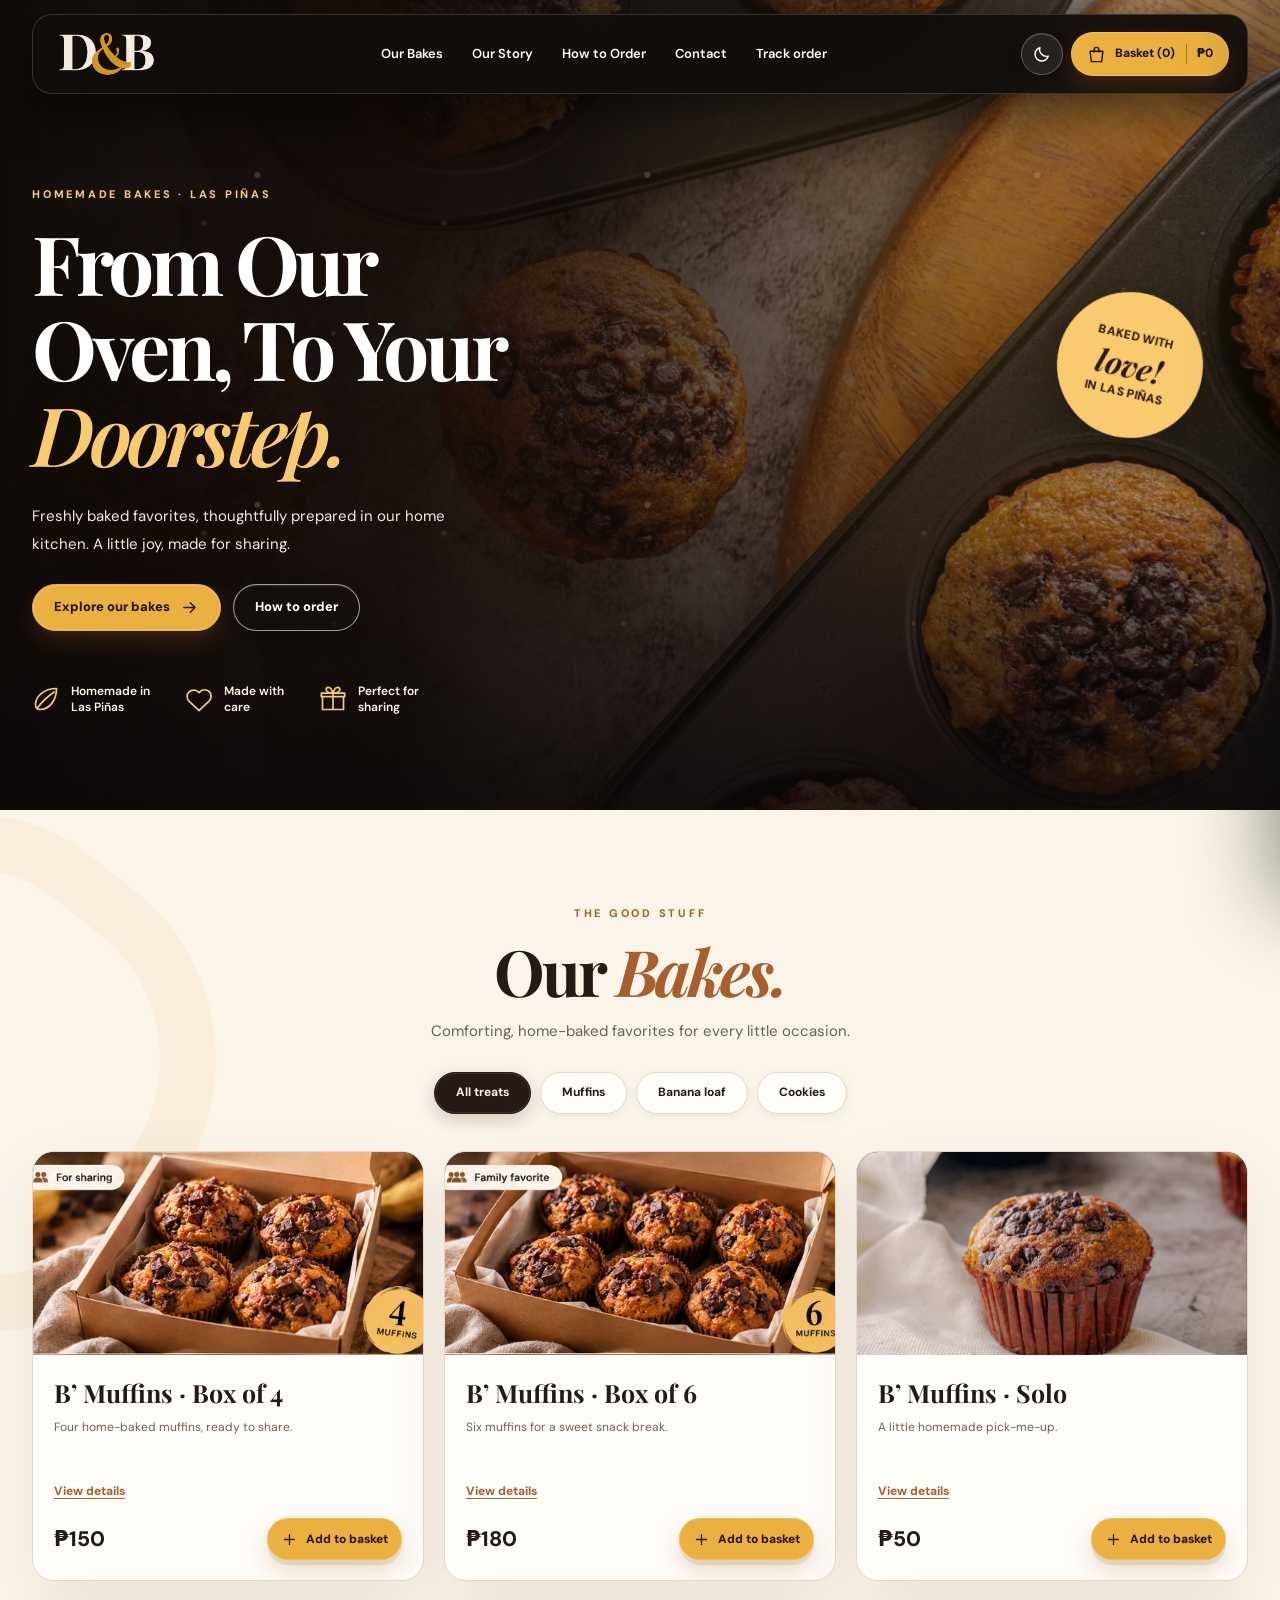
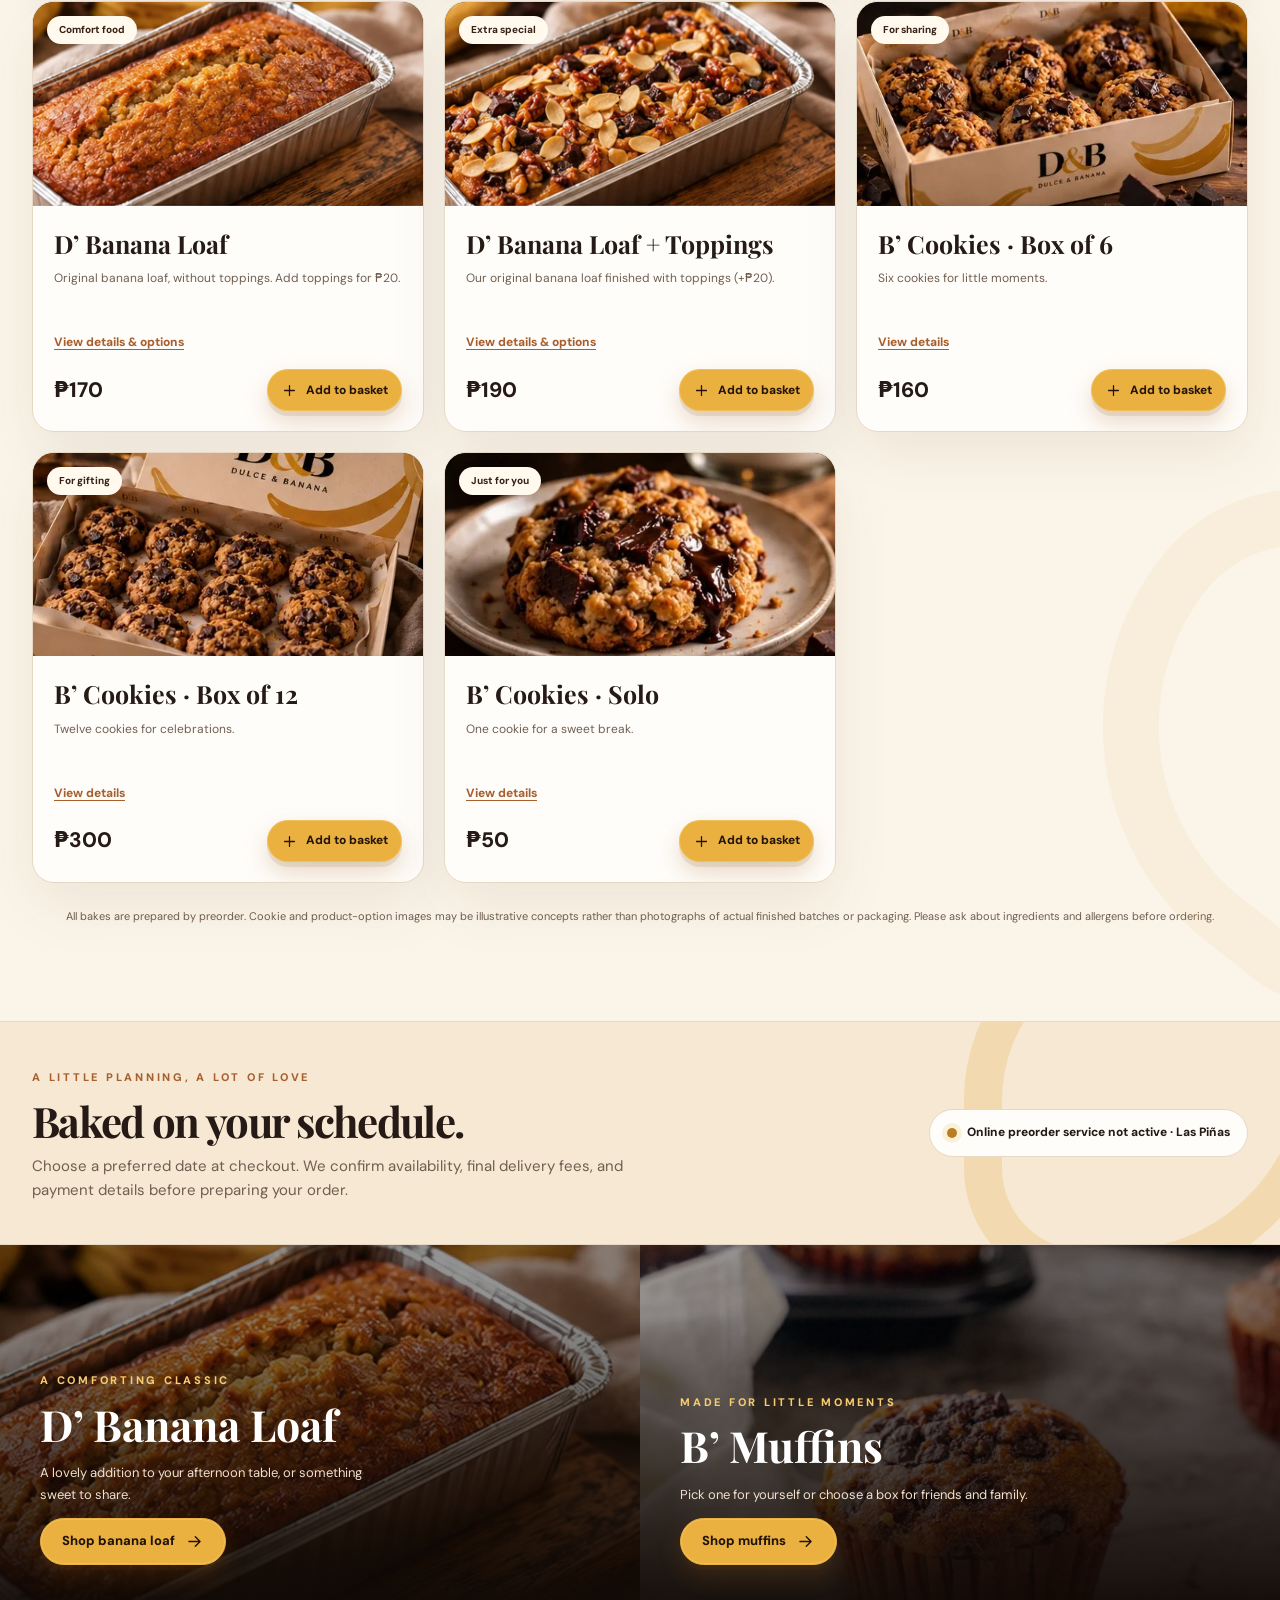
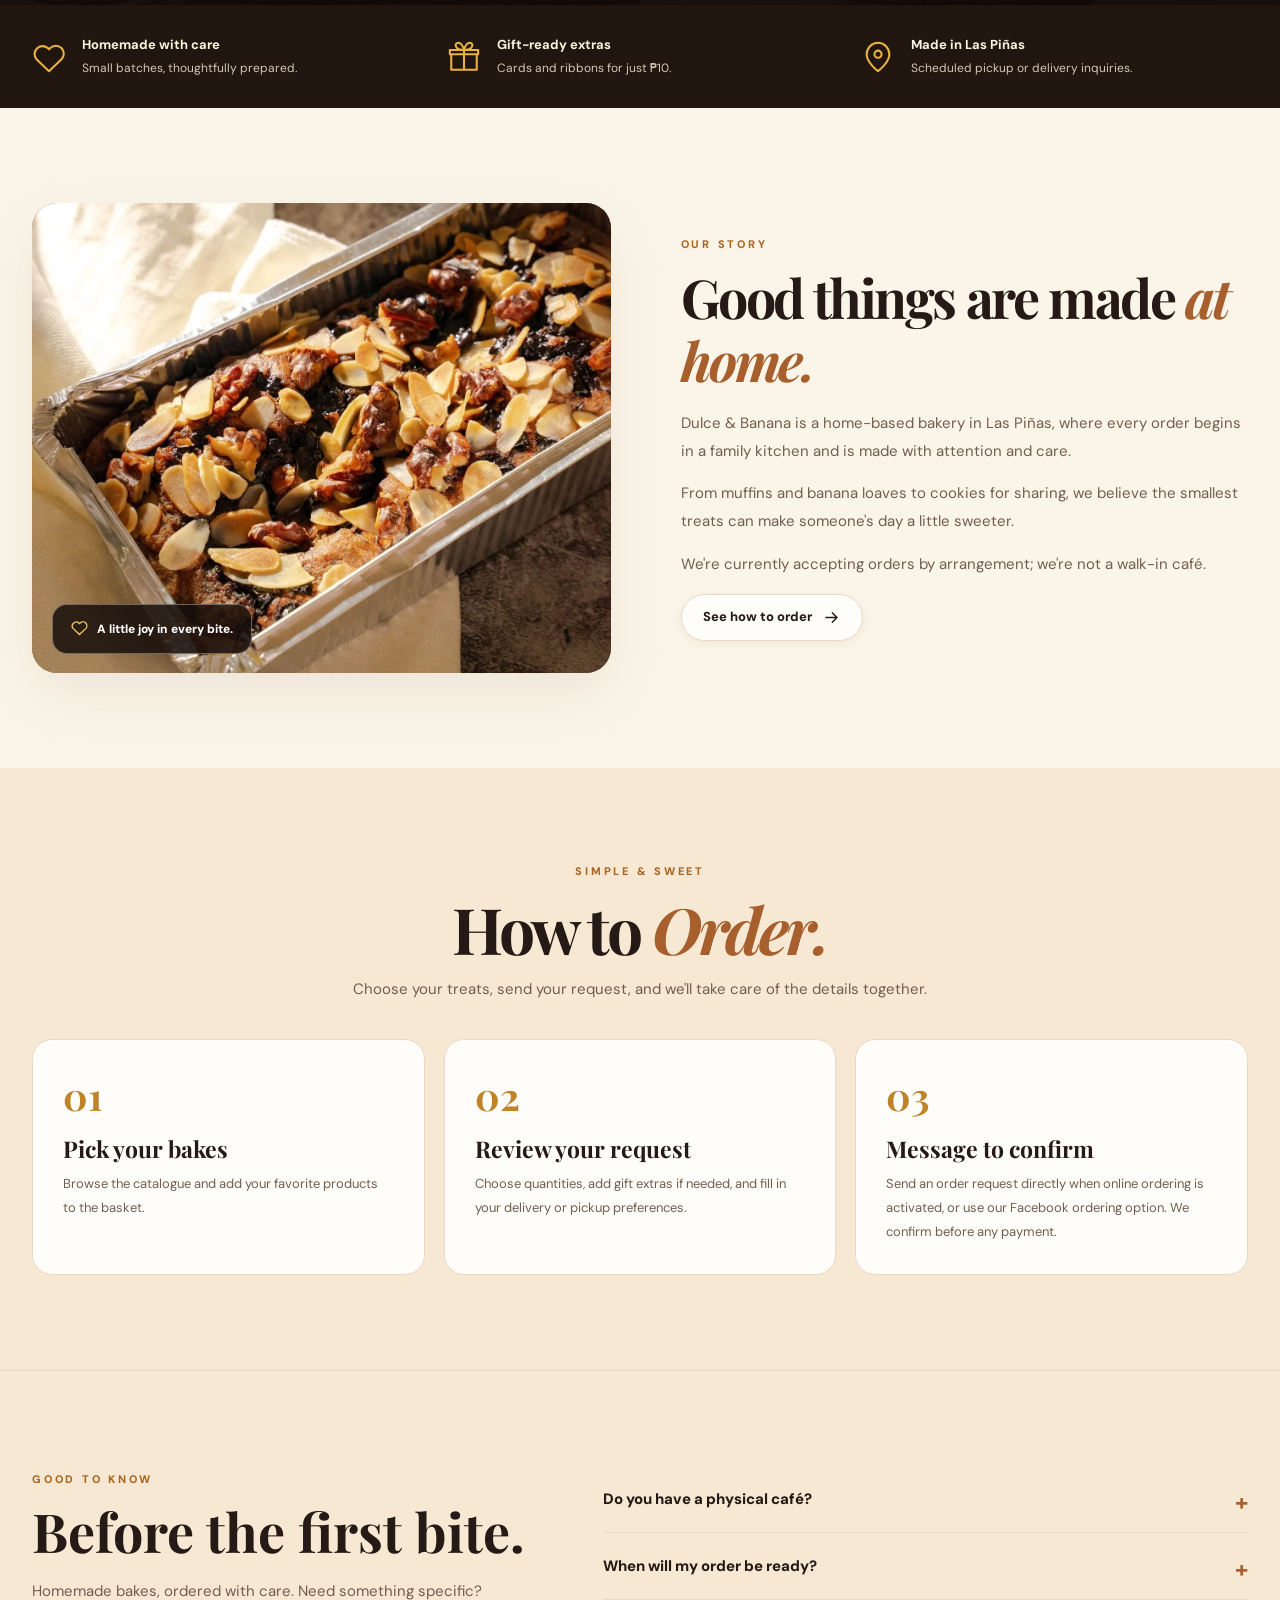
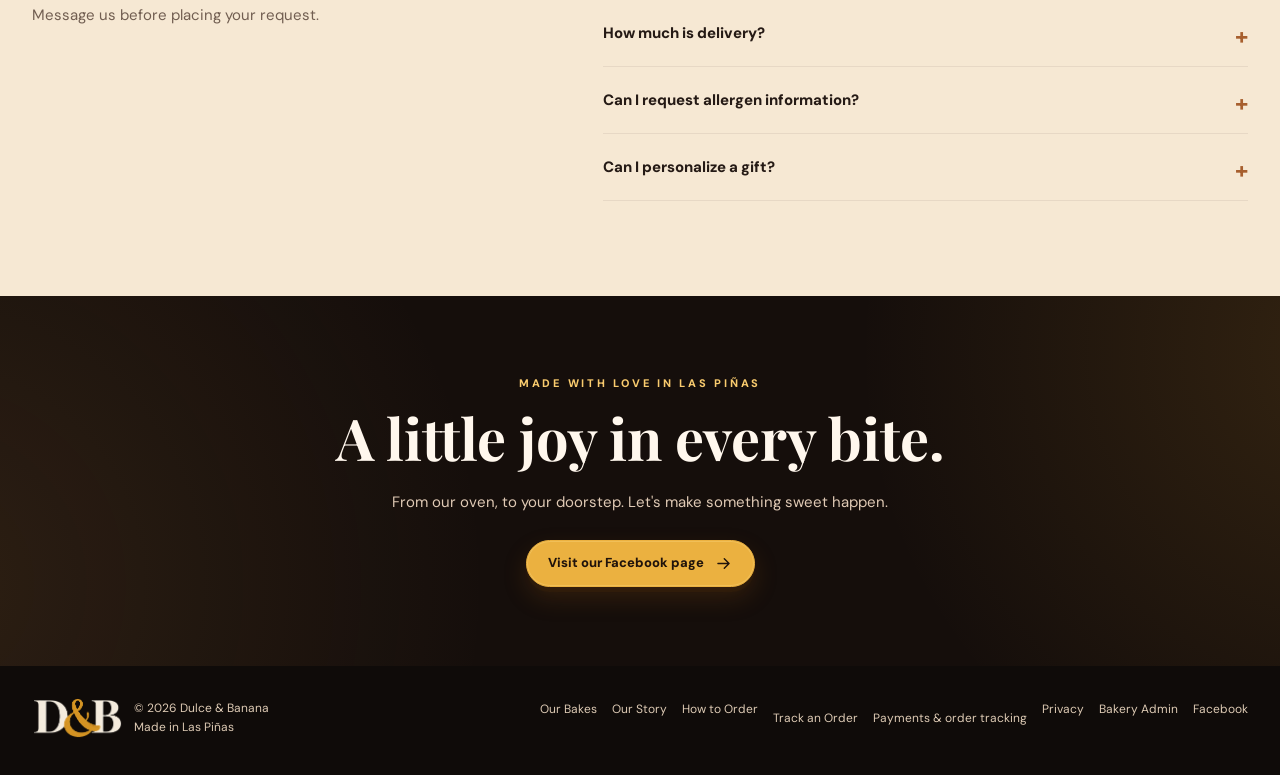
==== index.html @ cfcaa713 "Add files via upload" ====
<!DOCTYPE html>

<html lang="en">
<head>
<meta charset="utf-8"/>
<meta content="width=device-width, initial-scale=1, viewport-fit=cover" name="viewport"/>
<meta content="#15100c" name="theme-color"/>
<meta content="Dulce &amp; Banana brings homemade muffins, banana loaves and cookies from our oven in Las Piñas to your doorstep. Browse the menu and request your preorder." name="description"/>
<title>Dulce &amp; Banana | Homemade Bakes &amp; Preorders</title>
<meta content="Dulce &amp; Banana standalone storefront" name="application-name"/>
<link href="assets/favicon.png" rel="icon" type="image/png"/>
<link href="https://fonts.googleapis.com" rel="preconnect"/>
<link crossorigin="" href="https://fonts.gstatic.com" rel="preconnect"/>
<link href="https://fonts.googleapis.com/css2?family=DM+Sans:wght@400;500;600;700;800&amp;family=Playfair+Display:ital,wght@0,500;0,600;0,700;0,800;1,500;1,600;1,700&amp;display=swap" rel="stylesheet"/>
<link href="styles.css" rel="stylesheet"/><meta content="6.1-checkout" name="db-release"/></head>
<body>
<svg aria-hidden="true" style="position:absolute;width:0;height:0;overflow:hidden" xmlns="http://www.w3.org/2000/svg"><defs>
<symbol id="i-bag" viewbox="0 0 24 24"><path d="M4 8h16l-1.4 13H5.4L4 8Z"></path><path d="M9 9V6a3 3 0 0 1 6 0v3"></path></symbol>
<symbol id="i-arrow" viewbox="0 0 24 24"><path d="M5 12h14M13 6l6 6-6 6"></path></symbol>
<symbol id="i-moon" viewbox="0 0 24 24"><path d="M20.5 14A8.5 8.5 0 0 1 10 3.5a8.5 8.5 0 1 0 10.5 10.5Z"></path></symbol>
<symbol id="i-sun" viewbox="0 0 24 24"><circle cx="12" cy="12" r="4"></circle><path d="M12 2v2m0 16v2M4.9 4.9l1.4 1.4m11.4 11.4 1.4 1.4M2 12h2m16 0h2M4.9 19.1l1.4-1.4M17.7 6.3l1.4-1.4"></path></symbol>
<symbol id="i-plus" viewbox="0 0 24 24"><path d="M12 5v14M5 12h14"></path></symbol>
<symbol id="i-minus" viewbox="0 0 24 24"><path d="M5 12h14"></path></symbol>
<symbol id="i-x" viewbox="0 0 24 24"><path d="M18 6 6 18M6 6l12 12"></path></symbol>
<symbol id="i-menu" viewbox="0 0 24 24"><path d="M3 6h18M3 12h18M3 18h18"></path></symbol>
<symbol id="i-heart" viewbox="0 0 24 24"><path d="M20.8 5.7a5.6 5.6 0 0 0-7.9 0L12 6.6l-.9-.9a5.6 5.6 0 0 0-7.9 7.9L12 22l8.8-8.4a5.6 5.6 0 0 0 0-7.9Z"></path></symbol>
<symbol id="i-gift" viewbox="0 0 24 24"><path d="M3 10h18v11H3zM2 7h20v3H2zM12 7v14"></path><path d="M12 7C5 7 5 2 8 2c2.5 0 4 5 4 5Zm0 0c7 0 7-5 4-5-2.5 0-4 5-4 5Z"></path></symbol>
<symbol id="i-truck" viewbox="0 0 24 24"><path d="M3 5h11v12H3zM14 9h4l3 4v4h-7z"></path><circle cx="7" cy="18" r="2"></circle><circle cx="18" cy="18" r="2"></circle></symbol>
<symbol id="i-leaf" viewbox="0 0 24 24"><path d="M21 3C10 3 3 10 3 17c0 2 1 4 4 4 8 0 14-8 14-18ZM5 19c4-5 8-9 14-13"></path></symbol>
<symbol id="i-copy" viewbox="0 0 24 24"><rect height="13" rx="2" width="13" x="8" y="8"></rect><path d="M16 8V5a2 2 0 0 0-2-2H5a2 2 0 0 0-2 2v9a2 2 0 0 0 2 2h3"></path></symbol>
<symbol id="i-trash" viewbox="0 0 24 24"><path d="M4 7h16M9 7V4h6v3m-9 0 1 14h10l1-14M10 11v7m4-7v7"></path></symbol>
<symbol id="i-check" viewbox="0 0 24 24"><path d="m4 12 5 5L20 6"></path></symbol>
<symbol id="i-pin" viewbox="0 0 24 24"><path d="M20 10c0 6-8 12-8 12S4 16 4 10a8 8 0 1 1 16 0Z"></path><circle cx="12" cy="10" r="2.5"></circle></symbol>
</defs></svg>
<header class="nav-wrap"><nav aria-label="Main navigation" class="nav container">
<a aria-label="Dulce and Banana home" class="brand" href="#home"><img alt="D&amp;B official logo" src="assets/official-logo-transparent.png"/></a>
<div class="nav-links" id="navLinks"><a href="#menu">Our Bakes</a><a href="#story">Our Story</a><a href="#order">How to Order</a><a href="#contact">Contact</a><button class="nav-track" id="openTracking" type="button">Track order</button></div>
<div class="nav-actions"><button aria-label="Switch to dark mode" class="icon-button" id="themeButton" title="Light or dark theme" type="button"><svg class="ico"><use href="#i-moon"></use></svg></button><button class="basket-button" id="openBasket" type="button"><svg class="ico"><use href="#i-bag"></use></svg><span class="count-text">Basket (<span id="basketCount">0</span>)</span><span class="nav-cart-amount" id="navCartAmount">₱0</span></button><button aria-controls="navLinks" aria-expanded="false" aria-label="Open menu" class="icon-button mobile-menu-button" id="mobileMenu" type="button"><svg class="ico"><use href="#i-menu"></use></svg></button></div>
</nav></header>
<main>
<section class="hero" id="home"><div class="hero-image"></div><div class="hero-sparkle"></div><div class="hero-content container">
<div class="eyebrow">Homemade bakes · Las Piñas</div>
<h1>From Our<br/>Oven, To Your<br/><em>Doorstep.</em></h1>
<p class="hero-desc">Freshly baked favorites, thoughtfully prepared in our home kitchen. A little joy, made for sharing.</p>
<div class="hero-cta"><a class="btn btn-gold" href="#menu">Explore our bakes <svg class="ico"><use href="#i-arrow"></use></svg></a><a class="btn btn-outline" href="#order">How to order</a></div>
<div class="hero-perks"><div><svg class="ico"><use href="#i-leaf"></use></svg> Homemade in<br/>Las Piñas</div><div><svg class="ico"><use href="#i-heart"></use></svg> Made with<br/>care</div><div><svg class="ico"><use href="#i-gift"></use></svg> Perfect for<br/>sharing</div></div>
</div><div aria-hidden="true" class="seal"><span>BAKED WITH<br/><b>love!</b><br/>IN LAS PIÑAS</span></div></section>
<section class="menu-section section" id="menu"><div class="container">
<div class="section-header reveal"><div class="eyebrow">The good stuff</div><h2>Our <span class="text-gold">Bakes.</span></h2><p>Comforting, home-baked favorites for every little occasion.</p></div>
<div aria-label="Filter baked goods" class="filter-bar"><button aria-pressed="true" class="filter active" data-filter="all">All treats</button><button aria-pressed="false" class="filter" data-filter="muffins">Muffins</button><button aria-pressed="false" class="filter" data-filter="loaf">Banana loaf</button><button aria-pressed="false" class="filter" data-filter="cookies">Cookies</button></div>
<div aria-live="polite" class="product-grid" id="productGrid"></div>
<p class="menu-note">All bakes are prepared by preorder. Cookie and product-option images may be illustrative concepts rather than photographs of actual finished batches or packaging. Please ask about ingredients and allergens before ordering.</p>
</div></section>
<section class="preorder-strip" id="preorders"><div class="container preorder-content"><div><span class="eyebrow">A little planning, a lot of love</span><h2 class="serif">Baked on your schedule.</h2><p>Choose a preferred date at checkout. We confirm availability, final delivery fees, and payment details before preparing your order.</p></div><div class="preorder-info"><span aria-hidden="true" class="preorder-dot"></span><span id="availabilityMessage">Preorders by arrangement · Las Piñas</span></div></div></section>
<section aria-label="Featured bakes" class="feature-row">
<article class="feature"><img alt="Illustrative plain banana loaf without toppings" loading="eager" src="assets/banana-loaf-plain.webp"/><div><div class="eyebrow">A comforting classic</div><h2>D’ Banana Loaf</h2><p>A lovely addition to your afternoon table, or something sweet to share.</p><button class="btn btn-gold" data-feature="loaf" type="button">Shop banana loaf <svg class="ico"><use href="#i-arrow"></use></svg></button></div></article>
<article class="feature"><img alt="Actual homemade muffin photographed for Dulce &amp; Banana" loading="eager" src="assets/muffin-solo.webp"/><div><div class="eyebrow">Made for little moments</div><h2>B’ Muffins</h2><p>Pick one for yourself or choose a box for friends and family.</p><button class="btn btn-gold" data-feature="muffins" type="button">Shop muffins <svg class="ico"><use href="#i-arrow"></use></svg></button></div></article>
</section>
<section aria-label="Why choose Dulce and Banana" class="values"><div class="values-inner container"><div class="value"><svg class="ico"><use href="#i-heart"></use></svg><div><h3>Homemade with care</h3><p>Small batches, thoughtfully prepared.</p></div></div><div class="value"><svg class="ico"><use href="#i-gift"></use></svg><div><h3>Gift-ready extras</h3><p>Cards and ribbons for just ₱10.</p></div></div><div class="value"><svg class="ico"><use href="#i-pin"></use></svg><div><h3>Made in Las Piñas</h3><p>Scheduled pickup or delivery inquiries.</p></div></div></div></section>
<section class="story-section section" id="story"><div class="story-grid container"><div class="story-frame reveal"><img alt="A real Dulce &amp; Banana home-baked loaf in its baking tray" loading="eager" src="assets/banana-loaf.webp"/><div class="story-badge"><svg class="ico"><use href="#i-heart"></use></svg> A little joy in every bite.</div></div><div class="story-copy reveal"><div class="eyebrow">Our story</div><h2>Good things are made <span class="text-gold">at home.</span></h2><p>Dulce &amp; Banana is a home-based bakery in Las Piñas, where every order begins in a family kitchen and is made with attention and care.</p><p>From muffins and banana loaves to cookies for sharing, we believe the smallest treats can make someone's day a little sweeter.</p><p>We're currently accepting orders by arrangement; we're not a walk-in café.</p><a class="btn btn-soft" href="#order">See how to order <svg class="ico"><use href="#i-arrow"></use></svg></a></div></div></section>
<section class="steps-section section" id="order"><div class="container"><div class="section-header reveal"><div class="eyebrow">Simple &amp; sweet</div><h2>How to <span class="text-gold">Order.</span></h2><p>Choose your treats, send your request, and we'll take care of the details together.</p></div><div class="steps-grid"><div class="step reveal"><div class="step-number">01</div><h3>Pick your bakes</h3><p>Browse the catalogue and add your favorite products to the basket.</p></div><div class="step reveal"><div class="step-number">02</div><h3>Review your request</h3><p>Choose quantities, add gift extras if needed, and fill in your delivery or pickup preferences.</p></div><div class="step reveal"><div class="step-number">03</div><h3>Message to confirm</h3><p>Send an order request directly when online ordering is activated, or use our Facebook ordering option. We confirm before any payment.</p></div></div></div></section>
<section class="faq-section section" id="faqs"><div class="container faq-layout"><div><span class="eyebrow">Good to know</span><h2 class="serif">Before the first bite.</h2><p>Homemade bakes, ordered with care. Need something specific? Message us before placing your request.</p></div><div class="faq-items"><details><summary>Do you have a physical café?</summary><p>Not yet. Dulce &amp; Banana is a home-based bakery in Las Piñas, preparing orders by arrangement.</p></details><details><summary>When will my order be ready?</summary><p>Choose a preferred date at checkout. We will confirm the baking schedule and availability before your order is accepted.</p></details><details><summary>How much is delivery?</summary><p>Delivery pricing uses a live Lalamove estimate based on a delivery pin, measured from Velmont Residences, Las Piñas, when Lalamove is configured. Delivery is quoted again at fulfillment and the confirmed amount may change.</p></details><details><summary>Can I request allergen information?</summary><p>Yes. Please contact us for ingredients, allergen handling, and storage information before placing an order. We cannot guarantee an allergen-free kitchen.</p></details><details><summary>Can I personalize a gift?</summary><p>Add ribbons and a card for ₱10, and include the gift note in your checkout details.</p></details></div></div></section>
<section class="final-cta" id="contact"><div class="eyebrow" style="color:var(--gold-light)">Made with love in Las Piñas</div><h2>A little joy in every bite.</h2><p>From our oven, to your doorstep. Let's make something sweet happen.</p><a class="btn btn-gold" href="https://www.facebook.com/share/19aByiSkb9/" rel="noopener noreferrer" target="_blank">Visit our Facebook page <svg class="ico"><use href="#i-arrow"></use></svg></a></section>
</main>
<footer class="footer"><div class="footer-inner container"><div class="footer-brand"><img alt="D&amp;B official logo" src="assets/official-logo-transparent.png"/><span>© <span id="year"></span> Dulce &amp; Banana<br/>Made in Las Piñas</span></div><div class="footer-nav"><a href="#menu">Our Bakes</a><a href="#story">Our Story</a><a href="#order">How to Order</a><button class="footer-track" id="footerTracking" type="button">Track an Order</button><button class="footer-track" id="footerPayments" type="button">Payments &amp; order tracking</button><a href="privacy.html">Privacy</a><a href="admin.html">Bakery Admin</a><a href="https://www.facebook.com/share/19aByiSkb9/" rel="noopener noreferrer" target="_blank">Facebook</a></div></div></footer>
<button aria-label="Open your basket" class="mobile-cart" id="mobileBasket" type="button"><svg class="ico"><use href="#i-bag"></use></svg> <span class="mobile-cart-label">View basket (<span id="mobileCount">0</span>)</span> <span class="mobile-cart-total" id="mobileCartAmount">₱0</span> <svg class="ico"><use href="#i-arrow"></use></svg></button>
<div class="shade" id="shade"></div>
<aside aria-hidden="true" aria-label="Shopping basket and preorder checkout" aria-modal="true" class="cart-drawer" id="cartDrawer" role="dialog">
<div class="cart-head"><div><small class="eyebrow">Your little box of joy</small><h2>Your basket.</h2></div><button aria-label="Close basket" class="close-cart" id="closeBasket" type="button"><svg class="ico"><use href="#i-x"></use></svg></button></div>
<div class="cart-scroll"><nav aria-label="Checkout steps" class="checkout-stepper">
<button aria-current="step" class="checkout-stepper-btn current" data-checkout-step="basket" type="button"><span>1</span>Basket</button>
<i aria-hidden="true"></i><button class="checkout-stepper-btn" data-checkout-step="details" type="button"><span>2</span>Details</button>
<i aria-hidden="true"></i><button class="checkout-stepper-btn" data-checkout-step="review" type="button"><span>3</span>Review</button>
</nav><section aria-label="Basket step" class="checkout-stage" id="checkoutStageBasket">
<div class="checkout-intro"><span class="step-kicker">STEP 01 / YOUR TREATS</span><h3>Everything in your basket.</h3><p>Change quantities or remove items before checkout.</p></div>
<div id="cartItems"></div>
<div class="mini-cart-total"><span>Basket subtotal</span><strong id="basketMiniSubtotal">₱0</strong></div>
<button class="btn btn-gold btn-full" id="continueToDetails" type="button">Continue to details <svg class="ico"><use href="#i-arrow"></use></svg></button>
<p class="checkout-helper">No payment is collected while you browse.</p>
</section><form class="cart-form" id="checkoutForm"><section aria-label="Customer details step" class="checkout-stage" hidden="" id="checkoutStageDetails">
<div class="checkout-intro"><span class="step-kicker">STEP 02 / YOUR DETAILS</span><h3>Where should the joy go?</h3><p>Tell us when and how you'd like to receive your bakes.</p></div>
<div class="form-grid"><div><label for="customerName">Full name *</label><input autocomplete="name" id="customerName" maxlength="100" name="customerName" placeholder="Your name" required=""/></div><div><label for="mobileNumber">Mobile number *</label><input autocomplete="tel" id="mobileNumber" inputmode="tel" name="mobileNumber" pattern="(?:\+63|0)9[0-9]{9}" placeholder="09XXXXXXXXX" required="" type="tel"/></div></div><label for="emailAddress">Email (optional)</label><input autocomplete="email" id="emailAddress" maxlength="180" name="emailAddress" placeholder="For order updates" type="email"/><div class="form-grid"><div><label for="fulfillment">Order method *</label><select id="fulfillment" required=""><option value="Delivery">Delivery inquiry</option><option value="Pickup">Pickup inquiry</option></select></div><div><label for="orderDate">Preferred date *</label><input id="orderDate" required="" type="date"/></div></div><p class="field-note" id="dateHint">Select a preferred date; bakery confirmation is required.</p><label for="orderArea">Delivery area / pickup notes *</label><input autocomplete="street-address" id="orderArea" maxlength="240" placeholder="Barangay, Las Piñas / preferred pickup" required=""/>
<div class="delivery-quote-section" id="deliveryQuoteSection">
  <div class="delivery-quote-heading"><span class="quote-kicker">LALAMOVE DELIVERY ESTIMATE</span><strong>From Velmont Residences, Las Piñas</strong></div>
  <p class="delivery-quote-help">For delivery, enter your full street address above, then choose the exact drop-off pin on the map or use your current location. The quotation is live, not a flat per-kilometer charge.</p>
  <div class="delivery-map-actions">
    <button class="btn btn-soft" id="chooseDeliveryPin" type="button">Pin address on map</button>
    <button class="btn btn-soft" id="useDeliveryLocation" type="button">Use my current location</button>
  </div>
  <div class="delivery-map" id="deliveryMap" hidden aria-label="Map to select the customer delivery location"></div>
  <p id="destinationPinStatus" class="delivery-pin-status" role="status">Delivery location pin not set.</p>
  <div class="delivery-quote-captcha" id="deliveryQuoteCaptcha"></div>
  <button class="btn btn-gold btn-full" type="button" id="calculateDeliveryFee">Get Lalamove delivery estimate</button>
  <div class="delivery-quote-result" id="deliveryQuoteResult" aria-live="polite" role="status">A delivery estimate will appear here when Lalamove is connected.</div>
  <small>Estimates can change before your baking date. The bakery confirms the actual delivery charge before payment. No courier is booked at this step.</small>
</div>
<label for="orderNotes">Notes or allergy questions (optional)</label><textarea id="orderNotes" maxlength="500" placeholder="Let us know any special requests; confirm allergens directly with the bakery."></textarea><label class="gift-option" for="giftExtra"><input id="giftExtra" type="checkbox"/><span><strong>Add ribbons &amp; card (+₱10)</strong><small>Gift-ready finishing for the order</small></span></label><div hidden="" id="giftNoteWrap"><label for="giftMessage">Message for the card (optional)</label><input id="giftMessage" maxlength="160" placeholder="A little note for someone special"/></div><p class="field-note" id="checkoutIntro">Your order is a request until Dulce &amp; Banana approves the baking date and final total.</p><div class="stage-buttons"><button class="btn btn-soft" id="backToBasket" type="button">Back to basket</button><button class="btn btn-gold" id="continueToReview" type="button">Review order <svg class="ico"><use href="#i-arrow"></use></svg></button></div></section><section aria-label="Order review step" class="checkout-stage" hidden="" id="checkoutStageReview">
<div id="checkoutReviewContent">
<div class="checkout-intro"><span class="step-kicker">STEP 03 / FINAL CHECK</span><h3>Review your preorder.</h3><p>Check everything before sending your request.</p></div>
<div class="review-lines" id="reviewItems"></div>
<div class="review-details" id="reviewDetails"></div>
<div class="totals"><div><span>Bakes subtotal</span><strong id="itemsSubtotal">₱0</strong></div><div><span>Gift extras</span><strong id="extrasTotal">₱0</strong></div><div><span>Delivery estimate</span><strong id="deliveryFeeDisplay">Awaiting Lalamove quote</strong></div><div class="total-row"><span>Estimated total / subtotal</span><span id="grandTotal">₱0</span></div></div><p class="notice">This is a preorder request, not a payment. Lalamove provides an indicative quote only; the bakery verifies the final delivery charge before payment.</p><div class="captcha-slot" id="captchaMount"></div><p class="direct-order-notice" id="directOrderNotice">We are connecting the online order receiver. Orders cannot be submitted yet; no payment is requested.</p><button class="btn btn-gold btn-full" id="checkoutButton" type="submit" disabled>Online ordering unavailable <svg class="ico"><use href="#i-arrow"></use></svg></button><p aria-live="polite" class="status" id="checkoutStatus" role="status"></p><button class="btn btn-soft btn-full checkout-back" id="backToDetails" type="button">Edit details</button></div>
<div aria-live="polite" class="checkout-success" hidden="" id="checkoutSuccess" role="status">
<div class="success-icon"><svg class="ico"><use href="#i-check"></use></svg></div>
<span class="step-kicker">REQUEST RECEIVED</span>
<h3>Your treats are on the way to being planned.</h3>
<p id="successMessage">Your preorder is awaiting bakery confirmation.</p>
<div class="confirmation-reference"><span>Your order reference</span><strong id="successReference"></strong></div>
<p>Save this reference. No payment has been made, and we'll confirm availability and the final amount first.</p>
<button class="btn btn-soft btn-full" hidden="" id="afterOrderTracking" type="button">Track this order &amp; payment status <svg aria-hidden="true" class="ico"><use href="#i-arrow"></use></svg></button><button class="btn btn-soft btn-full" id="startAnotherOrder" type="button">Shop more bakes</button></div>
</section></form></div></aside>
<section aria-hidden="true" aria-labelledby="productTitle" aria-modal="true" class="modal" id="productModal" role="dialog"><div class="modal-shade" data-close-modal=""></div><div class="modal-panel product-modal-panel"><button aria-label="Close details" class="modal-x" data-close-modal="" type="button"><svg class="ico"><use href="#i-x"></use></svg></button><div class="product-modal-layout"><div class="modal-photo"><img alt="" id="productModalImg" loading="lazy"/></div><div class="modal-product-text"><div class="eyebrow">Made at home</div><h2 class="serif" id="productTitle"></h2><div class="modal-price" id="productModalPrice"></div><p id="productModalDescription"></p><div class="ingredient-note"><svg class="ico"><use href="#i-heart"></use></svg> For ingredients, shelf life, and allergens, please contact the bakery before ordering.</div><label class="gift-option" hidden="" id="toppingsWrap"><input id="toppingsCheck" type="checkbox"><span><strong>Add loaf toppings (+₱20)</strong><small>Make it extra special</small></span></input></label><div class="modal-qty"><span>Quantity</span><button aria-label="Decrease quantity" id="productMinus" type="button">−</button><strong id="productQty">1</strong><button aria-label="Increase quantity" id="productPlus" type="button">+</button></div><button class="btn btn-gold btn-full" id="modalAdd" type="button">Add to basket</button><p class="photo-disclosure" id="photoDisclosure"></p></div></div></div></section>
<section aria-hidden="true" aria-labelledby="trackingTitle" aria-modal="true" class="modal" id="trackingModal" role="dialog"><div class="modal-shade" data-close-modal=""></div><div class="modal-panel tracking-panel"><button aria-label="Close tracking" class="modal-x" data-close-modal="" type="button"><svg class="ico"><use href="#i-x"></use></svg></button><span class="eyebrow">Check in on your treats</span><h2 class="serif" id="trackingTitle">Track your preorder.</h2><p>For preorders submitted on Dulce &amp; Banana, enter the reference and mobile number from your confirmation to view your order status.</p><form id="trackingForm"><label for="trackingRef">Order reference</label><input id="trackingRef" maxlength="32" placeholder="DB-XXXXXXXX" required=""><label for="trackingPhone">Mobile number</label><input id="trackingPhone" pattern="(?:\+63|0)9[0-9]{9}" placeholder="09XXXXXXXXX" required="" type="tel"><button class="btn btn-gold btn-full" type="submit">Check order</button></input></input></form><div class="tracking-result" id="trackingResult" role="status"></div><section aria-labelledby="dbPaymentTitle" class="db-payment-panel" hidden="" id="paymentMethods">
<div class="db-payment-head"><span class="db-payment-eyebrow">Pay securely after confirmation</span><h3 id="dbPaymentTitle">Pay for a confirmed order.</h3><p>Your order must be approved and a final amount confirmed before paying. The bakery currently accepts approved manual transfers through GCash, Maya and MariBank. Transfer details are checked by staff.</p></div>
<div class="db-paymongo-feature" hidden><div class="db-paymongo-icon"><svg aria-hidden="true" class="ico"><use href="#i-bag"></use></svg></div><div><strong>Online payment link (not currently offered)</strong><p>This option is paused while the bakery sets up merchant payment acceptance. Use a confirmed manual payment method instead.</p><button class="db-paymongo-track" id="openPaymentTracking" type="button">Track order &amp; get payment link <svg aria-hidden="true" class="ico"><use href="#i-arrow"></use></svg></button><small>Available only after the bakery approves your order and issues its payment link.</small></div></div>
<div class="db-qr-backup-head"><strong>Pay after confirmation: GCash / Maya / MariBank</strong><p>Once your order is approved, scan or save one of the verified recipient QRs. The bakery confirms receipt directly in its wallet or bank before marking the order paid.</p></div>
<label class="db-payment-confirm"><input id="dbPaymentConfirmed" type="checkbox"/><span>I have received an order confirmation and final amount from Dulce &amp; Banana.</span></label>
<div hidden="" id="dbPaymentDetails">
<p class="db-pay-intro">Choose your preferred transfer method. Check the recipient details in your banking app before confirming the transfer.</p>
<div aria-label="Choose transfer method" class="db-payment-tabs" role="group">
<button aria-pressed="true" class="db-pay-tab active" data-paymethod="gcash" type="button">GCash</button>
<button aria-pressed="false" class="db-pay-tab" data-paymethod="maya" type="button">Maya</button>
<button aria-pressed="false" class="db-pay-tab" data-paymethod="maribank" type="button">MariBank</button>
</div>
<div class="db-payment-qr" id="dbPayQrCard"><img alt="GCash InstaPay recipient QR code provided by Dulce and Banana" id="dbPaymentQr" loading="lazy" src="assets/payment-gcash.png"/><a class="db-download-qr" download="Dulce-and-Banana-GCash-QR.png" href="assets/payment-gcash.png" id="dbDownloadQr">Save QR to your phone <svg aria-hidden="true" class="ico"><use href="#i-arrow"></use></svg></a></div>
<div class="db-pay-help">The QR is for a <strong>manual bank or wallet transfer</strong>, not an automatic payment gateway. On the same phone, save the image and import it into your wallet app if supported. The bakery must separately verify funds received.</div>
<div class="db-payment-report">
<h4>Already sent a transfer?</h4><p>Enter your transfer reference here, without leaving this website. We will mark it <strong>Awaiting verification</strong> until the bakery checks the actual funds received.</p>
<label for="dbPayOrderRef">Confirmed order reference (if provided)</label><input autocomplete="off" id="dbPayOrderRef" maxlength="48" placeholder="DB-... or Facebook confirmation" type="text"/>
<label for="dbPayAmount">Amount sent (₱)</label><input id="dbPayAmount" inputmode="decimal" min="0.01" placeholder="Final amount actually sent" step="0.01" type="number"/>
<label for="dbPayTransferRef">Bank / wallet transaction reference</label><input autocomplete="off" id="dbPayTransferRef" maxlength="100" placeholder="From your payment receipt" type="text"/>
<div class="delivery-quote-captcha" id="paymentReportCaptcha"></div><button class="btn btn-gold btn-full" id="dbCopyPaymentReport" type="button">Report transfer on this website <svg aria-hidden="true" class="ico"><use href="#i-copy"></use></svg></button>
<a class="btn btn-soft btn-full" hidden href="https://www.facebook.com/share/19aByiSkb9/" id="dbReportPaymentFB" rel="noopener noreferrer" target="_blank">Contact bakery if needed <svg aria-hidden="true" class="ico"><use href="#i-arrow"></use></svg></a>
<p aria-live="polite" class="db-pay-status" id="dbPaymentReportStatus" role="status"></p>
</div>
</div>
</section><p class="tracking-security-note">Only pay after Dulce &amp; Banana confirms your order and displays its final amount. Do not use screenshots as proof of completed payment.</p></div></section>
<div aria-live="polite" class="toast" id="toast" role="status"></div>
<script src="config.js"></script><script src="store.js"></script><script src="delivery.js"></script><script src="sticky-nav.js"></script></body>
</html>
---- styles.css ----
:root{--cream:#fbf5e9;--card:#fffdfa;--panel:#f6e8d3;--ink:#251a15;--muted:#715e51;--stroke:#e7d8c5;--gold:#ebb140;--gold-light:#f9cb6e;--chocolate:#160f0b;--highlight:#a75f2e;--shadow:0 22px 60px rgba(74,39,13,.08);color-scheme:light}
html{scroll-behavior:smooth;scroll-padding-top:84px}
*{box-sizing:border-box}
body{margin:0;background:var(--cream);color:var(--ink);font:400 15px/1.6 'DM Sans',system-ui,sans-serif;transition:background .3s,color .3s}
body.dark{--cream:#19120f;--card:#251b17;--panel:#30231b;--ink:#f8eddb;--muted:#cbb7a5;--stroke:#514033;--highlight:#f1b15b;--shadow:0 22px 65px rgba(0,0,0,.28);color-scheme:dark}
button,input,select,textarea{font:inherit}button{cursor:pointer}button:disabled{cursor:not-allowed;opacity:.6}
a{color:inherit;text-decoration:none}a:focus-visible,button:focus-visible,input:focus-visible,select:focus-visible,textarea:focus-visible{outline:3px solid #f4b841;outline-offset:3px}
img{display:block;width:100%;max-width:100%}svg{display:block}.ico{width:19px;height:19px;stroke:currentColor;stroke-width:1.8;fill:none;stroke-linecap:round;stroke-linejoin:round;flex:none}
.container{width:min(1240px,calc(100% - 64px));margin-inline:auto}
.serif{font-family:'Playfair Display',Georgia,serif}.eyebrow{font-size:11px;letter-spacing:.25em;text-transform:uppercase;font-weight:800;color:#a96520}.btn{min-height:47px;padding:12px 21px;border:1px solid transparent;border-radius:100px;font-weight:800;font-size:13px;display:inline-flex;align-items:center;justify-content:center;gap:10px;transition:transform .2s,box-shadow .2s,background .2s}.btn:hover:not(:disabled){transform:translateY(-2px)}.btn-gold{background:var(--gold);color:#20130b;border-color:var(--gold)}.btn-gold:hover{background:var(--gold-light);box-shadow:0 8px 28px #edb33d33}.btn-outline{border-color:#ffffff99;color:#fff;background:#17100b80}.btn-soft{border-color:var(--stroke);background:var(--card);color:var(--ink)}.btn-full{width:100%}
.nav-wrap{position:absolute;top:18px;left:0;right:0;z-index:30}.nav{display:flex;align-items:center;gap:22px;min-height:80px;padding:9px 18px 9px 24px;background:#110e0cf2;border:1px solid #ffffff25;border-radius:20px;box-shadow:0 17px 48px #0008;backdrop-filter:blur(16px);color:#fff}.brand{display:flex;align-items:center;gap:6px;flex:none;min-width:130px}.brand img{width:99px;height:49px;object-fit:contain;mix-blend-mode:normal}.brand span{font-size:8px;line-height:1.5;letter-spacing:.28em;color:#eee0c5;font-weight:800;display:none}
.nav-links{display:flex;justify-content:center;align-items:center;gap:29px;flex:1;font-size:13px;font-weight:600}.nav-links a{transition:color .2s}.nav-links a:hover,.nav-links a:focus-visible{color:var(--gold-light)}.nav-actions{display:flex;align-items:center;gap:8px}.icon-button{border:1px solid #ffffff40;background:#ffffff13;color:white;border-radius:50%;width:42px;height:42px;display:grid;place-items:center}.icon-button:hover{background:#ffffff27}.icon-button .ico{width:19px;height:19px}.basket-button{border:0;background:var(--gold);color:#1e120b;border-radius:60px;padding:0 16px;height:44px;font-weight:800;font-size:12px;display:flex;align-items:center;gap:9px;white-space:nowrap}.basket-button:hover{background:var(--gold-light)}.mobile-menu-button{display:none}
.hero{min-height:728px;position:relative;overflow:hidden;isolation:isolate;background:#120b07;color:#fff}.hero-image{position:absolute;inset:0;background-image:linear-gradient(90deg,#100b08 0%,#130c08ef 32%,#130c088c 61%,#100b0833),url('assets/muffins.webp');background-position:center,center 44%;background-size:cover;transform:scale(1.045);animation:hero-breathe 22s ease-in-out infinite alternate;z-index:-3}.hero::after{position:absolute;inset:0;content:"";background:radial-gradient(circle at 78% 30%,#f1b53a26,transparent 38%),linear-gradient(0deg,#0b0809bb,transparent 38%);z-index:-2;pointer-events:none}.hero-sparkle{position:absolute;inset:0;z-index:-1;pointer-events:none;opacity:.55;background:radial-gradient(circle at 15% 15%,#f8ba513c 1px,transparent 3px),radial-gradient(circle at 66% 53%,#fff4d055 2px,transparent 4px),radial-gradient(circle at 85% 72%,#f8ba513b 1px,transparent 4px);background-size:290px 290px,390px 330px,240px 310px;animation:sparkle-pan 25s linear infinite}.hero-content{padding-top:186px;padding-bottom:95px;position:relative}.hero-content .eyebrow{color:var(--gold-light);animation:rise .8s both}.hero h1{font:700 clamp(49px,6.4vw,95px)/1.045 'Playfair Display',Georgia,serif;letter-spacing:-.052em;margin:16px 0 27px;max-width:730px;animation:rise .85s .07s both}.hero h1 em{font-weight:600;color:var(--gold-light)}.hero-desc{font-size:15px;line-height:1.85;color:#f5eadb;max-width:425px;margin:0 0 25px;animation:rise .85s .15s both}.hero-cta{display:flex;gap:12px;flex-wrap:wrap;animation:rise .85s .23s both}.hero-perks{display:flex;gap:35px;flex-wrap:wrap;margin-top:52px;animation:rise .85s .3s both}.hero-perks>div{display:flex;align-items:center;gap:11px;font-size:12px;line-height:1.35;font-weight:600;color:#fff7ec}.hero-perks .ico{color:var(--gold-light);width:28px;height:28px;stroke-width:1.45}.seal{position:absolute;right:max(6vw,20px);top:36%;background:var(--gold-light);color:#2b170a;width:146px;height:146px;border-radius:50%;display:flex;justify-content:center;align-items:center;text-align:center;box-shadow:0 14px 65px #0006;transform:rotate(13deg);animation:seal-float 5s ease-in-out infinite;pointer-events:none}.seal span{display:block;font-size:12px;font-weight:800;line-height:1.25;letter-spacing:.025em}.seal b{font:italic 700 31px 'Playfair Display',serif}
.section{padding:95px 0}.menu-section{position:relative;overflow:hidden;background:var(--cream);transition:background .3s}.menu-section:before,.menu-section:after{content:"";position:absolute;width:340px;height:340px;border:56px solid #dca24613;border-radius:45% 55% 30% 70%;pointer-events:none;transform:rotate(38deg);animation:shape-drift 20s ease-in-out infinite alternate}.menu-section:before{left:-240px;top:25px}.menu-section:after{right:-255px;bottom:60px;animation-delay:-9s}.section-header{text-align:center;max-width:690px;margin:0 auto 28px;position:relative}.section-header h2{font:700 clamp(42px,5vw,66px)/1.2 'Playfair Display',Georgia,serif;letter-spacing:-.048em;margin:10px 0 9px}.section-header p{color:var(--muted);margin:0}.text-gold{color:var(--highlight);font-style:italic}.filter-bar{display:flex;justify-content:center;flex-wrap:wrap;gap:9px;margin:29px 0 37px;position:relative}.filter{border:1px solid var(--stroke);background:var(--card);color:var(--ink);border-radius:99px;padding:10px 21px;font-size:12px;font-weight:700;min-height:42px}.filter.active{background:var(--ink);color:var(--cream);border-color:var(--ink)}.filter:hover{border-color:var(--highlight)}.product-grid{display:grid;grid-template-columns:repeat(3,minmax(0,1fr));gap:20px;position:relative}.product-card{border:1px solid var(--stroke);background:var(--card);border-radius:22px;overflow:hidden;box-shadow:var(--shadow);transition:transform .25s,box-shadow .25s;display:flex;flex-direction:column}.product-card:hover{transform:translateY(-6px);box-shadow:0 24px 65px #23130820}.product-photo{position:relative;background:#26170e;height:244px;overflow:hidden}.product-photo img{width:100%;height:100%;object-fit:cover;transition:transform .5s ease}.product-photo.cookie-photo img{object-fit:contain;background:#22140d}.product-card:hover .product-photo img{transform:scale(1.025)}.pill{position:absolute;top:14px;left:14px;background:#fff9ee;color:#392316;padding:6px 12px;border-radius:99px;font-size:10px;font-weight:800;box-shadow:0 3px 14px #0002}.photo-concept{position:absolute;bottom:9px;right:10px;background:#0009;color:#fff9e8;padding:3px 7px;border-radius:99px;font-size:9px;letter-spacing:.01em}.product-details{padding:22px 21px 20px;display:flex;flex:1;flex-direction:column}.product-details h3{font:700 clamp(21px,2vw,25px)/1.3 'Playfair Display',Georgia,serif;margin:0 0 9px}.product-details p{margin:0 0 22px;color:var(--muted);font-size:12px;line-height:1.65;flex:1;min-height:42px}.product-bottom{display:flex;align-items:center;justify-content:space-between;gap:8px}.price{font-size:21px;line-height:1.2;font-weight:800}.add-button{background:var(--gold);color:#24140a;border:0;border-radius:99px;min-width:44px;height:42px;padding:0 14px;display:flex;gap:8px;align-items:center;justify-content:center;font-size:12px;font-weight:800;white-space:nowrap}.add-button:hover{background:var(--gold-light)}.add-button .ico{width:17px;height:17px}.menu-note{font-size:11px;color:var(--muted);text-align:center;margin:25px 0 0}
.feature-row{display:grid;grid-template-columns:1fr 1fr;background:#170f0b}.feature{position:relative;min-height:372px;display:flex;align-items:end;overflow:hidden;padding:40px;color:#fff}.feature img{position:absolute;inset:0;width:100%;height:100%;object-fit:cover;filter:brightness(.52);transition:transform .5s}.feature:hover img{transform:scale(1.045)}.feature::after{position:absolute;inset:0;content:"";background:linear-gradient(0deg,#100905f0,transparent 85%)}.feature>div{position:relative;z-index:1}.feature .eyebrow{color:var(--gold-light)}.feature h2{font:700 43px/1.17 'Playfair Display',serif;margin:9px 0}.feature p{font-size:13px;max-width:360px;color:#f1dfce;line-height:1.65}
.values{padding:30px 0;background:#21160f;color:#fff4df}.values-inner{display:grid;grid-template-columns:repeat(3,1fr);gap:28px}.value{display:flex;align-items:center;gap:16px}.value .ico{color:var(--gold);width:34px;height:34px;stroke-width:1.45}.value h3{font-size:13px;margin:0 0 3px}.value p{font-size:12px;color:#d7c7b5;margin:0}
.story-section{background:var(--cream)}.story-grid{display:grid;grid-template-columns:1.02fr 1fr;gap:70px;align-items:center}.story-frame{border-radius:25px;overflow:hidden;position:relative;box-shadow:var(--shadow);background:#8b5c38}.story-frame img{height:470px;object-fit:cover}.story-badge{position:absolute;bottom:19px;left:20px;background:#19100cdb;color:#fff;border:1px solid #ffffff55;padding:14px 18px;border-radius:15px;font-size:12px;font-weight:800}.story-badge .ico{display:inline-block;width:17px;height:17px;color:var(--gold-light);vertical-align:-3px;margin-right:6px}.story-copy h2{font:700 clamp(38px,4.2vw,61px)/1.17 'Playfair Display',Georgia,serif;letter-spacing:-.045em;margin:13px 0 18px}.story-copy p{color:var(--muted);font-size:15px;line-height:1.85;margin:0 0 15px}
.steps-section{background:var(--panel);transition:background .3s}.steps-grid{display:grid;grid-template-columns:repeat(3,minmax(0,1fr));gap:19px;margin-top:38px}.step{background:var(--card);border:1px solid var(--stroke);border-radius:20px;padding:30px}.step .step-number{font:700 38px 'Playfair Display',Georgia,serif;color:#bf8427}.step h3{font:700 23px 'Playfair Display',Georgia,serif;margin:12px 0 8px}.step p{margin:0;font-size:13px;color:var(--muted);line-height:1.85}
.final-cta{background:#150e0b;color:#fff7ed;padding:79px 24px;text-align:center;position:relative;overflow:hidden}.final-cta:before{content:"";position:absolute;inset:-20%;background:radial-gradient(circle at 10% 70%,#a5743a2b,transparent 34%),radial-gradient(circle at 90% 25%,#df9d3226,transparent 30%);animation:sparkle-pan 18s linear infinite}.final-cta>*{position:relative}.final-cta h2{font:700 clamp(34px,4.5vw,59px) 'Playfair Display',Georgia,serif;margin:7px 0 15px}.final-cta p{color:#e0cab5;margin:0 0 26px}.footer{background:#0f0b09;color:#ddcab4;padding:30px 0 35px}.footer-inner{display:flex;justify-content:space-between;align-items:center;gap:18px;font-size:12px}.footer-brand{display:flex;align-items:center;gap:11px}.footer-brand img{width:91px;height:44px;object-fit:contain;mix-blend-mode:normal}.footer-nav{display:flex;gap:15px;flex-wrap:wrap}.footer-nav a:hover{color:var(--gold-light)}
.mobile-cart{display:none}.shade{position:fixed;inset:0;z-index:50;background:#0009;opacity:0;visibility:hidden;transition:.28s}.shade.open{opacity:1;visibility:visible}.cart-drawer{position:fixed;z-index:51;right:0;top:0;bottom:0;width:min(480px,100vw);background:var(--card);color:var(--ink);box-shadow:-24px 0 80px #0007;transform:translateX(104%);transition:transform .3s ease;display:flex;flex-direction:column}.cart-drawer.open{transform:translateX(0)}.cart-head{display:flex;justify-content:space-between;align-items:center;padding:23px 24px;border-bottom:1px solid var(--stroke)}.cart-head h2{font:700 30px 'Playfair Display',Georgia,serif;margin:0}.close-cart{border:1px solid var(--stroke);background:var(--card);color:var(--ink);border-radius:50%;height:40px;width:40px;display:grid;place-items:center}.cart-scroll{overflow-y:auto;overscroll-behavior:contain;flex:1;padding:18px 24px 30px}.cart-item{display:grid;grid-template-columns:1fr auto;gap:10px;border-bottom:1px solid var(--stroke);padding:14px 0}.cart-item h3{font-size:13px;margin:0 0 2px}.cart-item small{color:var(--muted)}.qty-line{display:flex;gap:10px;align-items:center;margin-top:12px}.qty-line button{width:31px;height:31px;border:1px solid var(--stroke);background:var(--panel);color:var(--ink);border-radius:50%;display:grid;place-items:center}.qty-line .ico{width:15px;height:15px}.qty-line .remove{margin-left:8px}.qty-line strong{min-width:14px;text-align:center}.cart-form{padding-top:12px}.cart-form h3{margin:14px 0 2px;font-size:15px}.cart-form label{display:block;font-size:12px;font-weight:800;margin:12px 0 5px}.cart-form input:not([type=checkbox]),.cart-form textarea,.cart-form select{width:100%;min-height:42px;padding:10px 12px;border:1px solid var(--stroke);border-radius:10px;background:var(--cream);color:var(--ink)}.cart-form textarea{min-height:62px;resize:vertical}.form-grid{display:grid;grid-template-columns:1fr 1fr;gap:12px}.cart-form .field-note{font-size:11px;color:var(--muted);margin:8px 0}.gift-option{display:flex;gap:9px;align-items:start;background:var(--panel);border:1px solid var(--stroke);border-radius:12px;padding:12px;margin-top:15px;cursor:pointer}.gift-option input{accent-color:#ad6f12;margin-top:4px}.gift-option span{font-size:12px;font-weight:700}.gift-option small{display:block;font-size:11px;color:var(--muted);font-weight:400}.totals{margin-top:20px;border-top:1px solid var(--stroke);padding-top:16px}.totals>div{display:flex;justify-content:space-between;align-items:center;gap:10px}.totals .total-row{margin-top:9px;font-size:19px;font-weight:800}.checkout-action{padding-top:16px}.notice{font-size:11px;color:var(--muted);line-height:1.6;margin:10px 0}.copy-section{display:none;border:1px solid #bd8a3e;background:var(--panel);border-radius:14px;padding:12px;margin-top:12px}.copy-section.show{display:block}.copy-section textarea{min-height:140px;font-size:11px;line-height:1.5}.copy-section .btn{margin-top:10px}.status{font-size:12px;color:var(--highlight);font-weight:700;line-height:1.6;min-height:1.4em}.toast{position:fixed;z-index:60;left:50%;bottom:24px;transform:translate(-50%,32px);opacity:0;pointer-events:none;background:#19100b;color:#fff;border:1px solid #ffffff3d;border-radius:20px;padding:12px 20px;box-shadow:0 14px 40px #0005;transition:.25s;font-size:12px;font-weight:700}.toast.show{opacity:1;transform:translate(-50%,0)}
.reveal{opacity:0;transform:translateY(20px);transition:opacity .7s,transform .7s}.reveal.visible{opacity:1;transform:translateY(0)}
@keyframes hero-breathe{from{transform:scale(1.04) translate(0,0)}to{transform:scale(1.125) translate(-1.2%,.8%)}}@keyframes sparkle-pan{to{background-position:180px 90px,270px -120px,170px 120px}}@keyframes rise{from{opacity:0;transform:translateY(24px)}to{opacity:1;transform:translateY(0)}}@keyframes shape-drift{to{transform:rotate(65deg) translate(20px,-20px)}}@keyframes seal-float{0%,100%{transform:rotate(10deg) translateY(0)}50%{transform:rotate(6deg) translateY(-10px)}}
@media(min-width:1450px){.hero{min-height:755px}}
@media(max-width:1020px){.nav-links{gap:18px}.hero h1{font-size:clamp(51px,7vw,78px)}.seal{right:5%}.product-grid{gap:15px}.product-photo{height:217px}.feature{min-height:330px}.story-grid{gap:40px}}
@media(max-width:760px){.container{width:min(100% - 36px,600px)}.nav-wrap{top:10px}.nav{min-height:66px;padding:7px 11px;border-radius:14px;gap:4px}.brand{min-width:0;margin-right:auto}.brand img{width:90px;height:43px}.nav-links{position:absolute;top:calc(100% + 8px);left:0;right:0;display:none;flex-direction:column;gap:0;background:#17100bee;border:1px solid #ffffff30;border-radius:14px;padding:8px;box-shadow:0 20px 50px #0009;backdrop-filter:blur(12px)}.nav-links.open{display:flex}.nav-links a{width:100%;padding:12px 15px;min-height:44px}.nav-actions{gap:6px}.nav-actions .basket-button{padding:0 12px;min-width:48px;font-size:0}.nav-actions .basket-button .count-text{font-size:12px}.nav-actions .basket-button .ico{width:19px}.icon-button{height:41px;width:41px}.mobile-menu-button{display:grid}.hero{min-height:710px}.hero-image{background-image:linear-gradient(0deg,#0f0906f0 0%,#120b08ca 42%,#1d100862 100%),url('assets/muffins.webp');background-position:center,58% center}.hero-content{padding-top:158px;padding-bottom:90px}.hero h1{font-size:clamp(44px,10.6vw,64px);line-height:1.09;max-width:540px}.hero-desc{font-size:14px;max-width:370px}.hero-perks{gap:19px;margin-top:43px}.hero-perks>div{font-size:10px;gap:7px}.hero-perks .ico{width:23px;height:23px}.seal{width:104px;height:104px;right:25px;top:auto;bottom:53px;opacity:.92}.seal span{font-size:9px}.seal b{font-size:22px}.section{padding:67px 0}.section-header h2{font-size:45px}.product-grid{grid-template-columns:repeat(2,minmax(0,1fr));gap:11px}.product-photo{height:180px}.product-details{padding:16px 13px}.product-details h3{font-size:20px}.product-details p{font-size:11px;min-height:34px;margin-bottom:13px}.price{font-size:18px}.add-button{width:41px;min-width:41px;height:41px;padding:0}.add-button span{display:none}.feature-row{grid-template-columns:1fr}.feature{min-height:310px;padding:29px}.feature h2{font-size:36px}.values-inner{gap:9px}.value{flex-direction:column;align-items:center;text-align:center;gap:6px}.value .ico{width:30px;height:30px}.value h3{font-size:11px}.value p{font-size:10px}.story-grid{grid-template-columns:1fr;gap:30px}.story-frame img{height:350px}.story-copy h2{font-size:43px}.steps-grid{grid-template-columns:1fr;gap:12px}.step{padding:22px}.final-cta{padding:66px 18px 90px}.footer-inner{flex-direction:column;text-align:center}.footer-nav{justify-content:center}.mobile-cart{position:fixed;bottom:max(12px,env(safe-area-inset-bottom));left:50%;transform:translateX(-50%);z-index:30;display:flex;justify-content:center;align-items:center;gap:12px;background:var(--gold);color:#261507;border:0;width:min(92%,420px);border-radius:99px;min-height:53px;box-shadow:0 9px 35px #0007;font-weight:800;font-size:13px}.mobile-cart .ico{width:19px;height:19px}.toast{bottom:82px}.cart-drawer{width:100%;max-width:none}.cart-head{padding:18px}.cart-scroll{padding:13px 18px 28px}.menu-section:before{left:-330px}.menu-section:after{right:-330px}}
@media(max-width:420px){.hero{min-height:755px}.hero h1{font-size:46px}.hero-cta .btn{min-height:45px;padding:11px 15px;font-size:12px}.hero-perks{max-width:290px}.seal{right:15px;bottom:73px}.product-photo{height:145px}.product-details h3{font-size:18px}.product-details p{font-size:10.5px}.eyebrow{font-size:10px}.filter{padding:9px 14px}.form-grid{grid-template-columns:1fr}}
@media(prefers-reduced-motion:reduce){html{scroll-behavior:auto}*,*::before,*::after{animation:none!important;transition-duration:.01ms!important}.reveal{opacity:1;transform:none}}
/* Dulce & Banana V5 | commerce + bakery-management enhancements */
.nav-track,.footer-track{color:inherit;background:transparent;border:0;font:inherit;font-weight:inherit;padding:9px 0}.nav-track:hover,.footer-track:hover{text-decoration:underline;text-underline-offset:6px;color:var(--gold-light)}
.product-photo{cursor:pointer}.product-image-button{padding:0;margin:0;border:0;width:100%;height:100%;display:block;background:transparent;color:inherit}.product-image-button:focus-visible{outline:3px solid var(--gold);outline-offset:-4px}.product-details .view-details{background:none;border:0;padding:0 0 2px;color:var(--highlight);font-size:12px;font-weight:800;text-decoration:underline;text-underline-offset:3px;text-align:left;margin:0 0 15px;width:max-content;max-width:100%}
.preorder-strip{background:var(--panel);border-block:1px solid var(--stroke);position:relative;overflow:hidden}.preorder-strip:after{content:"";position:absolute;right:-60px;top:-110px;border:38px solid #e8ac4840;border-radius:55% 45% 65% 35%;width:300px;height:300px;animation:shape-drift 18s infinite alternate;pointer-events:none}.preorder-content{position:relative;z-index:1;display:flex;justify-content:space-between;align-items:center;gap:25px;padding-block:42px}.preorder-content h2{font-size:clamp(28px,3.4vw,42px);letter-spacing:-.04em;line-height:1.25;margin:7px 0}.preorder-content p{margin:0;color:var(--muted);max-width:650px}.preorder-info{background:var(--card);border:1px solid var(--stroke);border-radius:100px;display:flex;gap:10px;align-items:center;padding:13px 17px;font-size:12px;font-weight:800;max-width:330px}.preorder-dot{background:#b97e24;width:10px;height:10px;border-radius:50%;box-shadow:0 0 0 5px #e9b85630;flex:none}
.faq-section{background:var(--panel);border-top:1px solid var(--stroke)}.faq-layout{display:grid;grid-template-columns:minmax(0,1fr) minmax(0,1.3fr);gap:75px}.faq-layout h2{font-size:clamp(37px,4.2vw,58px);line-height:1.14;margin:10px 0 18px}.faq-layout>div>p{color:var(--muted)}.faq-items details{border-bottom:1px solid var(--stroke);padding:14px 0}.faq-items summary{font-size:15px;font-weight:800;cursor:pointer;padding:7px 25px 7px 0;position:relative;list-style:none}.faq-items summary::-webkit-details-marker{display:none}.faq-items summary:after{content:'+';position:absolute;right:0;top:4px;font-size:23px;color:var(--highlight)}.faq-items details[open] summary:after{content:'−'}.faq-items details p{margin:7px 0 12px;color:var(--muted);font-size:13px;line-height:1.7}
.cart-head .eyebrow{display:block;margin-bottom:5px;letter-spacing:.12em;font-size:9px}.checkout-divider{border-top:1px solid var(--stroke);padding-top:14px;margin-top:12px;display:flex;align-items:center;justify-content:space-between;gap:9px}.checkout-divider h3{margin:0}.checkout-secure{font-size:10px;font-weight:700;color:var(--highlight);text-align:right}.gift-option[hidden],#giftNoteWrap[hidden],.copy-section[hidden]{display:none!important}.gift-option strong{display:block;color:var(--ink);font-size:12px}.gift-option small{font-size:11px}.captcha-slot{margin-block:9px}.cart-form input::placeholder,.cart-form textarea::placeholder{color:var(--muted);opacity:.72}.cart-form input:disabled,.cart-form select:disabled{opacity:.5}.copy-section{display:block}.copy-section textarea{min-height:150px}.copy-section a{margin-top:9px}.cart-line-img{width:64px;height:64px;border-radius:10px;object-fit:cover;background:var(--panel);border:1px solid var(--stroke)}.cart-line-main{display:flex;align-items:flex-start;gap:12px}.cart-item{grid-template-columns:1fr auto}.cart-item .cart-item-inner{min-width:0}.cart-item .cart-item-inner h3{line-height:1.35}.cart-item .smallvariant{display:block;color:var(--highlight);font-size:11px;margin:1px 0}
.product-modal-panel,.tracking-panel{position:relative;z-index:1;background:var(--card);color:var(--ink);border-radius:22px;border:1px solid var(--stroke);box-shadow:0 25px 80px #0008;max-height:min(92vh,850px);overflow-y:auto;overscroll-behavior:contain}.modal{position:fixed;inset:0;z-index:70;display:none;place-items:center;padding:18px}.modal.open{display:grid}.modal-shade{position:absolute;inset:0;background:#0e090acc;backdrop-filter:blur(4px)}.modal-panel{width:min(900px,100%)}.modal-x{position:absolute;right:14px;top:14px;z-index:2;background:var(--card);border:1px solid var(--stroke);width:40px;height:40px;display:grid;place-items:center;border-radius:50%;color:var(--ink)}.product-modal-layout{display:grid;grid-template-columns:minmax(0,1.05fr) minmax(0,1fr)}.modal-photo{background:#24150e;min-height:490px}.modal-photo img{width:100%;height:100%;object-fit:cover}.modal-product-text{padding:55px 32px 32px}.modal-product-text h2{font-size:clamp(30px,4vw,46px);line-height:1.18;letter-spacing:-.04em;margin:9px 0}.modal-product-text p{color:var(--muted);font-size:14px;line-height:1.8}.modal-price{font-size:25px;font-weight:800;color:var(--highlight);margin:12px 0}.ingredient-note{display:flex;align-items:flex-start;gap:12px;border:1px solid var(--stroke);border-radius:12px;padding:11px;background:var(--panel);font-size:11px;line-height:1.6;color:var(--muted)}.ingredient-note .ico{flex:none;color:var(--highlight)}.modal-qty{display:flex;align-items:center;gap:12px;margin:22px 0}.modal-qty span{margin-right:auto;font-weight:800;font-size:12px}.modal-qty button{border-radius:50%;width:38px;height:38px;border:1px solid var(--stroke);background:var(--panel);color:var(--ink);font-size:20px}.modal-qty strong{min-width:25px;text-align:center}.photo-disclosure{font-size:11px!important}.tracking-panel{padding:41px 34px;width:min(475px,100%)}.tracking-panel h2{font-size:38px;line-height:1.2;margin:12px 0}.tracking-panel p{font-size:13px;color:var(--muted)}.tracking-panel label{display:block;font-size:12px;font-weight:800;margin:16px 0 7px}.tracking-panel input{width:100%;padding:13px 12px;min-height:45px;border-radius:10px;border:1px solid var(--stroke);background:var(--cream);color:var(--ink)}.tracking-panel form button{margin-top:22px}.tracking-result{padding-top:14px;line-height:1.6;font-size:13px}.tracking-result:empty{display:none}.tracking-result .order-status{background:var(--panel);border:1px solid var(--stroke);padding:15px;border-radius:13px}.tracking-result .order-status strong{display:block;font-size:16px;color:var(--highlight)}
/* Subtle animated accents and readable interaction states */
.nav{transition:background .3s,border-color .3s}.hero-content .hero-perks>div:hover .ico{transform:translateY(-3px)}.hero-perks .ico{transition:transform .2s}.preorder-strip .eyebrow{color:var(--highlight)}.menu-section:before{will-change:transform}.btn:active,.add-button:active{transform:scale(.975)}
@media(max-width:850px){.preorder-content{flex-direction:column;align-items:flex-start}.preorder-info{max-width:100%}.faq-layout{grid-template-columns:1fr;gap:20px}.product-modal-layout{grid-template-columns:1fr 1fr}.modal-photo{min-height:430px}}
@media(max-width:760px){.nav-track{width:100%;text-align:left;padding:12px 15px;font-size:13px}.preorder-content{padding-block:31px}.preorder-content h2{font-size:31px}.product-modal-panel{max-height:94dvh}.product-modal-layout{grid-template-columns:1fr}.modal-photo{height:230px;min-height:230px}.modal-product-text{padding:23px 19px 24px}.modal-product-text h2{font-size:30px}.modal-qty{margin:14px 0}.tracking-panel{padding:35px 20px}.tracking-panel h2{font-size:29px}.faq-section{padding-block:55px}.checkout-divider{flex-direction:column;align-items:flex-start}.footer-track{font-size:12px}}
@media(max-width:400px){.modal{padding:7px}.modal-photo{height:195px;min-height:195px}.modal-product-text{padding:19px 15px}.modal-product-text h2{font-size:27px}.ingredient-note{font-size:10px}.nav .brand img{width:83px}.cart-item .cart-line-img{width:48px;height:48px}}
/* Never conceal critical content while waiting for a scroll observer. */
.reveal{opacity:1;transform:none}
.reveal.visible{animation:rise .65s ease both}
@media(prefers-reduced-motion:reduce){.reveal.visible{animation:none}}

/* V5.1: Visual distinctions for pack sizes and loaf options. */
.product-card .variant-chip{position:absolute;right:10px;bottom:11px;background:#160f0be8;color:#f9c24e;border:1px solid #f9c24e8a;border-radius:999px;padding:7px 11px;font-size:10px;font-weight:800;letter-spacing:.07em;box-shadow:0 3px 15px #0005;pointer-events:none}
.product-photo .photo-concept{left:10px;right:auto;bottom:9px;font-size:9px;max-width:120px;text-align:left}
@media(max-width:760px){.product-card .variant-chip{right:7px;bottom:7px;padding:5px 7px;font-size:9px}.product-photo .photo-concept{left:7px;bottom:7px;font-size:8px;max-width:90px}}


/* V5.2 — Product images fit completely within each card, without cropping. */
.product-photo.product-full-frame { background:#25170f; }
.product-photo.product-full-frame .product-image-button { position:relative; overflow:hidden; isolation:isolate; }
.product-photo.product-full-frame .product-backdrop {
  position:absolute; inset:-16px; width:calc(100% + 32px); height:calc(100% + 32px);
  object-fit:cover !important; filter:blur(19px) brightness(.55) saturate(.85);
  transform:scale(1.06); pointer-events:none; z-index:-1;
}
.product-photo.product-full-frame .product-main {
  position:relative; z-index:1; width:100%; height:100%; object-fit:contain !important;
  background:transparent !important; transform:none;
}
.product-card:hover .product-photo.product-full-frame .product-main { transform:scale(1.012); }
.product-photo.product-full-frame .product-image-button { padding:9px 6px; }
.product-photo.product-full-frame .product-image-button .product-main { object-position:center; }
.product-photo .photo-concept { display:none !important; }
.modal-photo { background:#25170f; display:flex; align-items:center; justify-content:center; }
.modal-photo img { object-fit:contain !important; max-width:100%; max-height:100%; }
@media(max-width:760px) {
  .product-photo.product-full-frame .product-image-button { padding:5px 3px; }
}


/* V5.3 — unified catalogue framing and a basket that's always available. */
html {scroll-padding-top:110px}
/* Keep the whole storefront navigation (including the Basket) in reach on desktop. */
.nav-wrap {position:fixed !important;top:14px !important;left:0;right:0;z-index:30}
.nav {transition:min-height .25s,padding .25s,box-shadow .25s,background .25s}
body.nav-condensed .nav {min-height:62px;padding-block:6px;box-shadow:0 12px 36px #0007}
body.nav-condensed .brand img {height:39px}
.nav-cart-amount {display:inline-flex;align-items:center;font-weight:800;font-size:12px;border-left:1px solid #2b1d1566;padding-left:10px;margin-left:2px;font-variant-numeric:tabular-nums}
/* One aspect ratio and full-bleed treatment for every product image. */
.product-grid {align-items:stretch}
.product-card {min-width:0}
.product-photo,
.product-photo.product-full-frame {width:100%;height:auto !important;aspect-ratio:1.92 / 1;background:#2e211a !important;overflow:hidden;flex:none}
.product-photo .product-image-button,
.product-photo.product-full-frame .product-image-button {display:block;width:100%;height:100%;padding:0 !important;overflow:hidden;position:relative}
.product-photo .product-backdrop,
.product-photo.product-full-frame .product-backdrop {display:none !important}
.product-photo .product-main,
.product-photo.product-full-frame .product-main,
.product-photo.cookie-photo img {width:100%;height:100%;display:block;object-fit:cover !important;object-position:center center;background:transparent !important;transition:transform .35s ease;position:relative;z-index:1}
.product-card:hover .product-photo .product-main {transform:scale(1.018) !important}
.product-photo img[alt*="Muffins"][alt*="Solo"] {object-position:center 61% !important}
.product-photo img[alt*="Cookies"][alt*="Solo"] {object-position:center 52% !important}
.product-details {min-width:0}
/* Featured banners: matching heights and cover images with no letterboxing. */
.feature-row {align-items:stretch}
.feature {min-height:360px;background-size:cover !important}
/* A fixed-header basket with clear running total. */
.basket-button {box-shadow:0 4px 18px #0002;transition:background .2s,transform .2s}
.basket-button:focus-visible,.mobile-cart:focus-visible {outline:3px solid #fff8d9;outline-offset:3px}
.mobile-cart-label{display:inline-block;white-space:nowrap}
.mobile-cart-total {border-left:1px solid #26150755;padding-left:10px;font-size:12px;font-weight:800;font-variant-numeric:tabular-nums}
@media (max-width:760px){
  .nav-wrap {top:10px !important}
  .nav-cart-amount {display:none}
  .mobile-cart {padding:0 16px;gap:9px;box-shadow:0 10px 28px #1e110b4d}
  .product-photo,.product-photo.product-full-frame {aspect-ratio:1.65 / 1}
  .feature {min-height:330px}
  body.nav-condensed .nav {min-height:58px}
  body.nav-condensed .brand img {height:38px}
}
@media (max-width:420px){
  .product-photo,.product-photo.product-full-frame {aspect-ratio:1.53 / 1}
  .mobile-cart-total {font-size:11px}
}
@media (prefers-reduced-motion:reduce){body.nav-condensed .nav,.product-photo .product-main{transition:none !important}}

/* V5.4 — photography cleanup: natural full-bleed frames, never screenshot padding. */
.product-photo,.product-photo.product-full-frame{background:#322015!important;overflow:hidden}
.product-photo .product-image-button,.product-photo.product-full-frame .product-image-button{padding:0!important;display:block;width:100%;height:100%;overflow:hidden}
.product-photo .product-main,.product-photo.product-full-frame .product-main{display:block;width:100%;height:100%;object-fit:cover!important;object-position:center!important;background:transparent!important;filter:none!important}
.product-photo .product-backdrop{display:none!important}
.product-photo img[alt*="Banana Loaf"]{object-position:50% 48%!important}
.feature{overflow:hidden;background:#1b110b}
.feature img{position:absolute;inset:0;width:100%;height:100%;object-fit:cover!important;object-position:center!important;border:0!important;border-radius:0!important;filter:brightness(.58);transform-origin:center}
.feature:first-child img{object-position:56% center!important}
@media(max-width:760px){.feature:first-child img{object-position:59% center!important}}


/* V5.5 Mobile-first refinement — Oct 2026 */
@media (max-width: 760px) {
  html{scroll-padding-top:82px}
  body {padding-bottom:calc(88px + env(safe-area-inset-bottom,0px));overflow-x:clip}
  .container {width:min(100% - 32px, 640px)}
  .nav-wrap {top:8px!important;left:10px;right:10px;width:auto;max-width:calc(100% - 20px);margin:0 auto}
  .nav {min-height:64px;border-radius:16px;padding:7px 10px;gap:7px;box-shadow:0 12px 32px #0006}
  .brand img {width:82px;height:42px}
  .nav-actions {gap:7px;flex:none}
  .nav-actions .basket-button {min-width:43px;width:43px;height:43px;padding:0;justify-content:center;position:relative}
  .nav-actions .basket-button .count-text {font-size:0!important}
  .nav-actions .basket-button #basketCount {font-size:11px;background:#21140b;color:#fff;border-radius:99px;min-width:16px;height:16px;display:inline-grid;place-items:center;position:absolute;top:-5px;right:-5px;box-shadow:0 1px 2px #0005;padding:0 3px}
  .nav-actions .basket-button .ico {width:19px;height:19px}
  .icon-button {width:43px;height:43px}
  .nav-links {top:calc(100% + 7px);max-height:min(65dvh,430px);overflow-y:auto;padding:8px;border-radius:15px}
  .nav-links a,.nav-track {font-size:14px;min-height:48px;display:flex;align-items:center}
  .hero {min-height:660px}
  .hero-content {padding-top:148px;padding-bottom:110px}
  .hero h1 {font-size:clamp(42px,9.8vw,64px);line-height:1.08;letter-spacing:-.045em;max-width:100%}
  .hero-desc {font-size:14px;line-height:1.68;max-width:350px}
  .hero-cta{display:flex;flex-wrap:wrap;gap:10px}
  .hero-cta .btn{min-height:48px;padding:11px 17px;font-size:12px}
  .hero-perks{gap:14px;flex-wrap:wrap;max-width:330px;margin-top:33px}
  .hero-perks>div{font-size:10px}
  .seal{width:87px;height:87px;right:12px;bottom:39px;z-index:1}
  .seal b{font-size:19px}
  .section{padding:58px 0}
  .section-header h2{font-size:clamp(36px,10vw,47px)}
  .filter-bar{display:flex;flex-wrap:nowrap;justify-content:flex-start;overflow-x:auto;overscroll-behavior-x:contain;scroll-snap-type:x proximity;gap:8px;margin:24px -16px 25px;padding:0 16px 8px;scrollbar-width:none;-webkit-overflow-scrolling:touch}
  .filter-bar::-webkit-scrollbar{display:none}
  .filter{scroll-snap-align:start;flex:none;white-space:nowrap;min-height:44px;padding:10px 17px;font-size:12px}
  .product-grid{grid-template-columns:repeat(2,minmax(0,1fr));gap:14px}
  .product-card{border-radius:18px}
  .product-photo,.product-photo.product-full-frame{aspect-ratio:1.6/1}
  .product-details{padding:17px 14px 16px}
  .product-details h3{font-size:clamp(18px,3.2vw,22px);line-height:1.32}
  .product-details p{font-size:12px;line-height:1.55;min-height:0;margin-bottom:16px}
  .product-bottom{margin-top:auto}
  .price{font-size:19px}
  .add-button{min-height:44px;height:44px;min-width:44px}
  .pill{left:10px;top:10px;padding:5px 10px;max-width:calc(100% - 20px);font-size:10px}
  .feature{min-height:300px;padding:26px 22px}
  .feature h2{font-size:clamp(30px,7vw,39px)}
  .story-frame img{height:300px}
  .story-grid{gap:25px}
  .step{padding:21px}
  .values-inner{gap:10px}
  .mobile-cart{position:fixed;bottom:calc(10px + env(safe-area-inset-bottom,0px));left:12px;transform:none;width:calc(100% - 24px);max-width:none;min-height:58px;border-radius:17px;padding:0 18px;justify-content:space-between;gap:9px;z-index:45;box-shadow:0 10px 32px #150b06a6}
  .mobile-cart-label{flex:1;text-align:left;font-size:13px}
  .mobile-cart-total{font-size:14px;border-left:1px solid #21130b50;padding-left:12px}
  .mobile-cart .ico:last-child{width:17px;height:17px}
  .toast{bottom:calc(81px + env(safe-area-inset-bottom,0px));width:max-content;max-width:calc(100% - 32px);text-align:center}
  .cart-drawer{height:100dvh;max-height:100dvh;padding-bottom:env(safe-area-inset-bottom,0px)}
  .cart-scroll{padding:16px 18px calc(27px + env(safe-area-inset-bottom,0px))}
  .cart-head{position:sticky;top:0;z-index:2;background:var(--card);padding:15px 18px}
  .cart-head h2{font-size:26px}
  .cart-form input:not([type=checkbox]),.cart-form select,.cart-form textarea{font-size:16px;min-height:48px}
  .cart-form label{font-size:12px}
  .qty-line button{width:44px;height:44px}
  .close-cart,.modal-x{min-height:44px;min-width:44px}
  .footer{padding-bottom:28px}
  .modal-product-text{padding:21px 18px 25px}
  .product-modal-panel{max-height:94dvh;width:calc(100% - 20px);overflow-y:auto}
  .modal-photo{height:250px;min-height:250px}
  .modal-photo img{object-fit:cover!important}
}
@media (max-width:540px) {
  .product-grid{grid-template-columns:minmax(0,1fr);gap:16px}
  .product-photo,.product-photo.product-full-frame{aspect-ratio:2.12/1}
  .product-details{padding:17px 18px 19px}
  .product-details h3{font-size:23px;margin-bottom:6px}
  .product-details p{font-size:13px;margin-bottom:13px}
  .product-details .view-details{font-size:12px;margin-bottom:13px;min-height:28px;display:flex;align-items:center}
  .price{font-size:22px}
  .add-button{width:auto;min-width:144px;padding:0 18px;border-radius:99px;gap:9px;font-size:12px}
  .add-button span{display:inline}
  .feature{min-height:280px}
  .hero{min-height:650px}
  .hero-perks{margin-top:34px}
  .menu-note{font-size:11px;line-height:1.6}
}
@media (max-width:390px) {
  .container{width:calc(100% - 28px)}
  .nav-wrap{left:8px;right:8px;max-width:calc(100% - 16px)}
  .nav{padding:7px 8px;gap:5px}
  .brand img{width:74px;height:39px}
  .nav-actions{gap:5px}
  .nav-actions .basket-button,.icon-button{width:40px;min-width:40px;height:40px}
  .hero h1{font-size:clamp(39px,11.3vw,46px)}
  .hero-cta .btn{font-size:11px;padding:11px 13px}
  .hero-perks{gap:10px}
  .hero-perks>div{font-size:9px}
  .seal{width:77px;height:77px;right:9px;bottom:29px}
  .seal span{font-size:7px}
  .seal b{font-size:17px}
  .feature{min-height:260px}
  .values-inner{gap:6px}
  .value p{font-size:9px}
  .mobile-cart{padding:0 13px}
  .mobile-cart-label{font-size:12px}
  .mobile-cart-total{font-size:13px}
  .form-grid{grid-template-columns:1fr}
}
@media (max-width:350px){
  .nav .brand img{width:66px}
  .hero-perks>div:last-child{display:none}
  .add-button{min-width:133px}
  .mobile-cart{left:8px;width:calc(100% - 16px)}
}
@media (max-height:500px) and (orientation:landscape) and (max-width:900px){
  .nav-wrap{top:5px!important}
  .nav{min-height:50px}
  .brand img{height:36px}
  .mobile-cart{min-height:48px;bottom:6px}
  .cart-drawer{height:100dvh}
}
@media (hover:none){.product-card:hover{transform:none}.product-card:hover .product-main{transform:none!important}}
@media (prefers-reduced-motion:reduce){.product-card,.mobile-cart,.nav,.hero h1{animation:none!important;transition:none!important}}

/* Tablet navigation: avoid wrapped labels and keep a roomy basket. */
@media (min-width:761px) and (max-width:900px){
  .nav-wrap{top:12px!important}
  .nav{min-height:68px;gap:12px;padding:8px 12px}
  .brand{margin-right:auto;min-width:0}
  .brand img{width:96px;height:46px}
  .mobile-menu-button{display:grid}
  .nav-links{position:absolute;top:calc(100% + 8px);left:0;right:0;display:none;flex-direction:column;gap:0;background:#17100bf5;border:1px solid #ffffff35;border-radius:15px;padding:8px;box-shadow:0 20px 50px #0009;backdrop-filter:blur(12px)}
  .nav-links.open{display:flex}
  .nav-links a,.nav-track{width:100%;display:flex;align-items:center;min-height:46px;padding:11px 15px;font-size:14px;text-align:left}
  .nav-actions{gap:8px}
  .product-grid{grid-template-columns:repeat(2,minmax(0,1fr))}
}

/* Dulce & Banana V5.6: warm-gold depth, accessible focus, and tactile button feedback */
:root {
  --db-gold-shadow: rgba(154, 86, 16, .22);
  --db-gold-halo: rgba(239, 178, 55, .24);
}
body.dark {
  --db-gold-shadow: rgba(0, 0, 0, .38);
  --db-gold-halo: rgba(249, 198, 85, .30);
}

/* Gold primary actions remain elevated even when they're not hovered. */
.btn-gold,
.add-button,
.basket-button,
.mobile-cart {
  position: relative;
  box-shadow: 0 5px 0 rgba(111, 57, 9, .10),
              0 11px 24px var(--db-gold-shadow),
              0 0 0 1px rgba(255, 225, 148, .28) inset;
  transition: transform .22s cubic-bezier(.2,.8,.2,1),
              box-shadow .25s ease,
              background-color .22s ease,
              filter .22s ease;
  -webkit-tap-highlight-color: transparent;
}

/* A restrained luminous highlight that only moves during direct interaction. */
.btn-gold::before,
.add-button::before,
.basket-button::before,
.mobile-cart::before {
  content: "";
  position: absolute;
  inset: 0;
  border-radius: inherit;
  pointer-events: none;
  background: linear-gradient(115deg, transparent 13%, rgba(255,255,255,.24) 44%, transparent 72%);
  transform: translateX(-150%);
  opacity: 0;
  transition: transform .52s ease, opacity .2s ease;
}
@media (hover: hover) and (pointer: fine) {
  .btn-gold:hover:not(:disabled),
  .add-button:hover:not(:disabled),
  .basket-button:hover:not(:disabled) {
    background: var(--gold-light);
    transform: translateY(-3px);
    box-shadow: 0 8px 0 rgba(111,57,9,.08),
                0 18px 34px rgba(126,67,6,.26),
                0 0 28px var(--db-gold-halo),
                0 0 0 1px rgba(255,244,197,.45) inset;
  }
  .btn-gold:hover::before,
  .add-button:hover::before,
  .basket-button:hover::before {
    opacity: 1;
    transform: translateX(135%);
  }
}
.btn-gold:active:not(:disabled),
.add-button:active:not(:disabled),
.basket-button:active:not(:disabled),
.mobile-cart:active:not(:disabled) {
  transform: translateY(1px) scale(.975);
  filter: brightness(1.055);
  box-shadow: 0 2px 10px var(--db-gold-shadow),
              0 0 15px var(--db-gold-halo),
              0 0 0 1px rgba(255,255,255,.32) inset;
}

/* Secondary actions read as interactive without stealing attention. */
.btn-outline,
.btn-soft,
.filter,
.icon-button,
.close-cart,
.modal-x,
.qty-line button,
.modal-qty button {
  transition: transform .2s ease,
              box-shadow .24s ease,
              border-color .24s ease,
              background-color .24s ease;
}
.btn-outline {
  box-shadow: 0 7px 20px rgba(0,0,0,.24), inset 0 1px 0 rgba(255,255,255,.12);
}
.btn-soft,
.filter:not(.active) {
  box-shadow: 0 3px 12px rgba(90,49,16,.07);
}
.filter.active {
  box-shadow: 0 6px 18px rgba(32,18,9,.19),
              0 0 0 1px rgba(255,215,133,.13) inset;
}
.icon-button {
  box-shadow: 0 6px 16px rgba(0,0,0,.18), inset 0 1px 0 rgba(255,255,255,.11);
}
@media (hover: hover) and (pointer: fine) {
  .btn-outline:hover:not(:disabled),
  .btn-soft:hover:not(:disabled),
  .filter:hover:not(:disabled),
  .icon-button:hover:not(:disabled),
  .close-cart:hover:not(:disabled),
  .modal-x:hover:not(:disabled),
  .qty-line button:hover:not(:disabled),
  .modal-qty button:hover:not(:disabled) {
    transform: translateY(-2px);
    border-color: rgba(228,165,52,.78);
    box-shadow: 0 10px 22px rgba(77,40,13,.18),
                0 0 0 3px rgba(238,179,68,.10);
  }
}
.filter:active,
.icon-button:active,
.qty-line button:active,
.modal-qty button:active {
  transform: scale(.965);
}

/* Keep the mobile sticky basket visibly clickable, not permanently animated. */
@media (max-width: 760px) {
  .mobile-cart {
    box-shadow: 0 9px 28px rgba(28,14,6,.32),
                0 0 23px rgba(235,177,64,.20),
                inset 0 1px 0 rgba(255,242,195,.42);
  }
  .add-button {
    box-shadow: 0 7px 17px rgba(157,90,13,.18),
                inset 0 1px 0 rgba(255,242,195,.4);
  }
  .btn-gold {box-shadow: 0 8px 22px rgba(154,86,16,.19), inset 0 1px 0 rgba(255,242,195,.34)}
}

/* Strong keyboard indication for every purchase action. */
.btn:focus-visible,
.add-button:focus-visible,
.basket-button:focus-visible,
.mobile-cart:focus-visible,
.filter:focus-visible,
.icon-button:focus-visible {
  outline: 3px solid #fff2c2;
  outline-offset: 3px;
  box-shadow: 0 0 0 6px rgba(174,103,20,.38),
              0 10px 24px var(--db-gold-shadow);
}
@media (prefers-reduced-motion: reduce) {
  .btn-gold,.add-button,.basket-button,.mobile-cart,
  .btn-outline,.btn-soft,.filter,.icon-button,.close-cart,
  .modal-x,.qty-line button,.modal-qty button,
  .btn-gold::before,.add-button::before,.basket-button::before,.mobile-cart::before {
    transition: none !important;
    animation: none !important;
  }
  .btn-gold::before,.add-button::before,.basket-button::before,.mobile-cart::before {display:none}
}


/* V5.7 — tighter, more legible mobile storefront (2026-10-24).
   Desktop rules remain unchanged; the preorder flow is untouched. */
@media (max-width:760px) {
  html {background:#140d09;scroll-padding-top:79px}
  .hero {min-height:0!important}
  .hero-content {padding-top:122px!important;padding-bottom:50px!important}
  .hero h1 {font-size:clamp(39px,10.3vw,51px)!important;line-height:1.105;letter-spacing:-.045em;margin:13px 0 18px!important}
  .hero-desc {max-width:410px;font-size:13.5px;line-height:1.62;margin-bottom:22px!important}
  .hero-cta {gap:9px}
  .hero-cta .btn {min-height:47px;padding:10px 14px;font-size:12px;box-shadow:0 6px 22px #0005}
  .hero-perks {display:grid!important;grid-template-columns:repeat(3,minmax(0,1fr));gap:8px!important;max-width:none!important;margin-top:26px!important}
  .hero-perks>div {min-width:0;display:flex;flex-direction:column;justify-content:flex-start;text-align:center;gap:7px!important;padding:11px 5px 10px;border:1px solid #edc9783d;border-radius:13px;background:#1c100ca8;color:#f8eddf;font-size:10px!important;line-height:1.28}
  .hero-perks .ico {width:21px!important;height:21px!important;flex:none}
  .seal {display:none!important} /* avoid crowding the mobile call-to-action */
  .section.menu-section {padding-top:49px!important}
  .section-header {margin-bottom:18px}
  .section-header h2 {margin:8px 0 5px}
  .filter-bar {margin-top:19px!important;margin-bottom:20px!important}
  .nav-wrap {top:max(8px,env(safe-area-inset-top,0px))!important}
  .nav {min-height:60px!important;padding-block:6px!important}
  .brand img {height:40px}
  .nav-links a,.nav-track {min-height:48px}
  .mobile-cart {min-height:58px}
  .footer {padding-bottom:calc(20px + env(safe-area-inset-bottom,0px))}
}
@media (max-width:390px) {
  .hero-content {padding-top:116px!important;padding-bottom:44px!important}
  .hero h1 {font-size:clamp(37px,10.7vw,43px)!important}
  .hero-perks {gap:6px!important;margin-top:23px!important}
  .hero-perks>div {font-size:9.5px!important;padding:10px 3px}
  .hero-cta .btn {font-size:11px!important;padding-inline:12px!important}
}
@media (max-width:350px) {
  .hero-cta .btn {flex:1 1 100%;justify-content:center}
  .hero-perks>div:last-child {display:flex!important}
  .hero-perks>div {font-size:8.75px!important}
}
@media (prefers-reduced-motion:reduce) {
  .hero-perks>div {animation:none!important;transition:none!important}
}

/* Critical fix: V5.6 glow styling accidentally reset position:fixed on the basket. */
@media (max-width:760px) {
  .mobile-cart {position:fixed!important; bottom:calc(10px + env(safe-area-inset-bottom,0px))!important; left:12px!important; right:12px!important; width:auto!important; transform:none!important; z-index:45!important;}
  .mobile-cart:active {transform:scale(.985)!important;}
}

/* V5.8 — Manual payment methods, QR transfer and verification flow */
.db-payment-panel{margin-top:22px;border:1px solid var(--stroke);border-radius:18px;padding:18px 15px;background:var(--panel);color:var(--ink);box-shadow:0 8px 24px #27130810}
.db-payment-eyebrow{display:block;font-size:10px;font-weight:800;letter-spacing:.13em;text-transform:uppercase;color:var(--highlight);margin-bottom:6px}
.db-payment-head h3{font:700 26px/1.18 'Playfair Display',Georgia,serif;margin:0 0 8px}
.db-payment-head p,.db-pay-intro,.db-pay-help,.db-payment-report p{font-size:12px;line-height:1.65;color:var(--muted);margin:6px 0 13px}
.db-payment-head strong,.db-pay-help strong,.db-payment-report strong{color:var(--ink)}
.db-payment-confirm{display:flex!important;align-items:flex-start;gap:10px;margin:14px 0 2px!important;padding:13px 11px;border:1px solid var(--stroke);border-radius:13px;background:var(--card);cursor:pointer;line-height:1.55!important;font-size:12px!important}
.db-payment-confirm input{margin-top:3px;flex:none;accent-color:#b9801a;width:18px;height:18px}
#dbPaymentDetails[hidden]{display:none!important}
.db-payment-tabs{display:grid;grid-template-columns:repeat(3,minmax(0,1fr));gap:7px;margin:16px 0 12px}
.db-pay-tab{min-height:45px;border:1px solid var(--stroke);border-radius:12px;background:var(--card);color:var(--ink);font-size:12px;font-weight:800;cursor:pointer;transition:background .18s,transform .18s,box-shadow .18s}
.db-pay-tab.active,.db-pay-tab[aria-pressed=true]{background:var(--gold);border-color:var(--gold);color:#21140c;box-shadow:0 7px 18px #8b561a3d}
@media (hover:hover){.db-pay-tab:hover{transform:translateY(-1px);box-shadow:0 5px 12px #0002}}
.db-pay-tab:focus-visible,.db-download-qr:focus-visible{outline:3px solid var(--gold);outline-offset:3px}
.db-payment-qr{background:#fff;border:1px solid #eee2d5;border-radius:15px;padding:10px 10px 14px;text-align:center;box-shadow:0 5px 25px #22110510}
.db-payment-qr img{display:block;width:100%;max-width:325px;height:auto;max-height:500px;object-fit:contain;margin:auto;background:#fff;border-radius:9px}
.db-download-qr{color:#613b11;background:#fff5e5;border:1px solid #e3c68f;display:inline-flex;align-items:center;justify-content:center;gap:6px;text-decoration:none;font-size:12px;font-weight:800;min-height:44px;margin-top:12px;padding:9px 12px;border-radius:12px}
.db-download-qr .ico{width:15px;height:15px}
.db-payment-report{border-top:1px solid var(--stroke);padding-top:13px;margin-top:14px}
.db-payment-report h4{font-size:15px;margin:0 0 6px}
.db-payment-report label{font-size:11px}
.db-payment-report .btn{margin-top:10px;min-height:46px;font-size:12px;line-height:1.3;white-space:normal;text-align:center;padding:11px 9px}
.db-pay-status{font-size:11px;color:var(--highlight);line-height:1.55;min-height:1em;margin:9px 0 0}
@media(max-width:390px){.db-payment-panel{padding:14px 10px}.db-pay-tab{font-size:11px;min-height:46px}.db-payment-qr img{max-height:450px}}
@media(prefers-reduced-motion:reduce){.db-pay-tab{transition:none}}

.db-payment-report label{display:block;font-size:11px;font-weight:800;margin:12px 0 5px}
.db-payment-report input{display:block;width:100%;min-height:46px;border:1px solid var(--stroke);border-radius:10px;background:var(--cream);color:var(--ink);padding:10px 12px;font-size:16px}
.db-payment-report input:focus-visible{outline:3px solid var(--gold);outline-offset:1px}

/* V6 — secure payment link first, QR transfer as backup */
.db-paymongo-feature{display:flex;gap:14px;align-items:flex-start;border:1px solid #e6ad4e75;border-radius:20px;background:linear-gradient(145deg,#fbeacb,var(--card));padding:18px;margin:17px 0;box-shadow:0 12px 34px #58320c13;color:var(--ink)}
.db-paymongo-icon{width:44px;height:44px;flex:none;display:grid;place-items:center;border-radius:13px;background:var(--gold);color:#25190f;box-shadow:0 7px 19px #edaf3694}
.db-paymongo-feature strong{display:block;font-size:15px;line-height:1.4}.db-paymongo-feature p{font-size:12px!important;line-height:1.65;margin:6px 0;color:var(--muted)}
.db-paymongo-feature small{display:block;font-size:11px;color:var(--muted);margin-top:8px}
.db-paymongo-track{background:var(--gold);border:1px solid #c99437;border-radius:99px;font-weight:800;display:inline-flex;gap:9px;align-items:center;justify-content:center;color:#25170c;padding:11px 15px;box-shadow:0 7px 17px #ba7f2c3b;transition:transform .2s,box-shadow .2s;font-size:12px}
.db-paymongo-track:hover{transform:translateY(-2px);box-shadow:0 12px 22px #ba7f2c66}.db-paymongo-track .ico{width:15px;height:15px}
.db-qr-backup-head{padding:12px 0 4px;border-top:1px solid var(--stroke)}.db-qr-backup-head strong{font-size:13px}.db-qr-backup-head p{font-size:12px;color:var(--muted);margin:5px 0}
.payment-verified-link{margin-top:12px!important}.payment-due{font-size:12px;color:var(--ink)!important}.tracking-security-note{font-size:11px!important}
body.dark .db-paymongo-feature{background:linear-gradient(130deg,#392615,var(--card))}
@media(max-width:460px){.db-paymongo-feature{padding:13px;gap:10px}.db-paymongo-icon{width:35px;height:35px}.db-paymongo-track{width:100%;font-size:11px;padding:11px}}

#afterOrderTracking[hidden]{display:none!important}

/* Dulce & Banana V6.1 — compact, three-step checkout */
.checkout-stepper{display:flex;align-items:center;gap:7px;padding:2px 0 19px;margin-bottom:16px;border-bottom:1px solid var(--stroke)}
.checkout-stepper-btn{border:0;background:transparent;color:var(--muted);font-size:11px;font-weight:800;display:flex;align-items:center;gap:6px;padding:3px 0;white-space:nowrap;cursor:pointer}
.checkout-stepper-btn span{display:grid;place-items:center;flex:none;width:26px;height:26px;border:1px solid var(--stroke);border-radius:50%;background:var(--panel);color:var(--muted);font-size:11px}
.checkout-stepper-btn.current{color:var(--ink)}.checkout-stepper-btn.current span{background:var(--gold);color:#281708;border-color:var(--gold);box-shadow:0 3px 12px #e5a32a68}.checkout-stepper-btn.completed span{background:#2d2119;color:var(--gold);border-color:#715d35}
.checkout-stepper i{height:1px;background:var(--stroke);flex:1;min-width:5px}
.checkout-intro{padding:3px 0 13px}.checkout-intro h3{font:700 clamp(21px,5vw,27px)/1.24 'Playfair Display',Georgia,serif;margin:6px 0;color:var(--ink)}.checkout-intro p{color:var(--muted);font-size:12px;line-height:1.6;margin:0}
.step-kicker{font-size:10px;font-weight:800;letter-spacing:.15em;color:var(--highlight)}
.checkout-stage[hidden],#checkoutSuccess[hidden],#checkoutReviewContent[hidden],#paymentMethods[hidden],.db-paymongo-feature[hidden],.fallback-panel[hidden]{display:none!important}
.checkout-stage{animation:db-stage-in .2s ease-out both}
@keyframes db-stage-in{from{opacity:.2;transform:translateY(6px)}to{opacity:1;transform:translateY(0)}}
.mini-cart-total{margin:14px 0 16px;padding:16px 0;border-top:1px solid var(--stroke);display:flex;align-items:center;justify-content:space-between;gap:10px;font-size:13px;color:var(--muted)}.mini-cart-total strong{font-size:19px;color:var(--ink)}
.checkout-helper{text-align:center;color:var(--muted);font-size:11px;margin:10px 0}
#checkoutStageDetails .gift-option{margin:15px 0 3px}.stage-buttons{display:flex;gap:10px;margin:22px 0 8px}.stage-buttons .btn{flex:1;min-width:0;padding:11px 10px;font-size:12px;min-height:47px}
#checkoutStageReview .review-lines{display:grid;gap:11px;background:var(--panel);border:1px solid var(--stroke);border-radius:14px;padding:15px;margin:9px 0}
.review-line{display:flex;gap:12px;justify-content:space-between;font-size:12px;line-height:1.45}.review-line>span{max-width:72%;color:var(--muted)}.review-line strong{white-space:nowrap;color:var(--ink)}
.review-details{border:1px solid var(--stroke);border-radius:14px;padding:13px;margin:10px 0}.review-details>div{display:grid;grid-template-columns:96px minmax(0,1fr);gap:8px;padding:8px 0;border-bottom:1px solid var(--stroke);font-size:12px;align-items:baseline}.review-details>div:last-child{border:0}.review-details span{color:var(--muted)}.review-details strong{color:var(--ink);font-weight:750;overflow-wrap:anywhere}
#checkoutStageReview .totals{margin-top:13px}#checkoutStageReview .notice{font-size:12px;line-height:1.65;margin:14px 0;color:var(--muted)}
.checkout-back{margin-top:11px;min-height:44px}.checkout-success{text-align:center;padding:12px 0 18px}.checkout-success h3{font:700 25px/1.25 'Playfair Display',Georgia,serif;margin:12px 0}.checkout-success p{line-height:1.65;font-size:12px;color:var(--muted)}
.success-icon{display:grid;place-items:center;background:#e7af42;color:#24170d;border-radius:50%;width:62px;height:62px;margin:2px auto 16px;box-shadow:0 10px 30px #da9c3880}.success-icon .ico{width:31px;height:31px}
.confirmation-reference{border:1px dashed #c69b50;border-radius:14px;background:var(--panel);padding:13px;margin:16px 0}.confirmation-reference span{font-size:11px;color:var(--muted);display:block;margin-bottom:6px}.confirmation-reference strong{font-size:20px;letter-spacing:.055em;overflow-wrap:anywhere}
.checkout-success .btn{margin-top:10px}
.fallback-panel{padding:15px;margin-top:14px;border-radius:16px;background:var(--panel);border:1px solid #bb8745}.fallback-info strong{color:var(--ink);font-size:14px}.fallback-info p{font-size:12px;line-height:1.55;color:var(--muted);margin:8px 0}.fallback-panel .btn{margin-top:10px}.request-details{margin:13px 0;border:1px solid var(--stroke);border-radius:12px;padding:10px}.request-details summary{cursor:pointer;font-size:12px;font-weight:800;color:var(--highlight)}.request-details textarea{margin-top:10px;min-height:125px;width:100%;font-size:11px;line-height:1.6}
.tracking-panel{max-width:520px;padding-bottom:18px}#paymentMethods{margin:20px 0 0}.tracking-panel #paymentMethods .db-payment-head h3{font-size:23px}
.cart-scroll{scroll-padding-top:15px}.cart-drawer .cart-head{flex-shrink:0}
@media(max-width:410px){.checkout-stepper-btn{font-size:10px}.checkout-stepper-btn span{width:23px;height:23px}.cart-scroll{padding:14px 16px 30px}.review-details>div{grid-template-columns:80px minmax(0,1fr)}}
@media(prefers-reduced-motion:reduce){.checkout-stage{animation:none!important}}

/* V6.2 in-site checkout: disabled when the secure order receiver is offline. */
.direct-order-notice{margin:12px 0 18px;border:1px solid #d6ad64;border-radius:12px;padding:12px 14px;background:#fff2dd;color:#533417;font-size:13px;line-height:1.55}
body.dark .direct-order-notice{background:#37291d;color:#ffe3a3;border-color:#b58e4c}
#checkoutButton:disabled{background:#9c9288!important;color:#fff!important;cursor:not-allowed!important;box-shadow:none!important;transform:none!important;opacity:.82}

/* V6.4: precise delivery location + Lalamove quote, respecting mobile & themes */
.delivery-quote-section{margin:18px 0 18px;padding:18px;border:1px solid rgba(182,119,42,.33);border-radius:20px;background:linear-gradient(145deg,rgba(240,178,58,.09),rgba(247,236,214,.25));display:grid;gap:11px;color:var(--ink,#251a15)}
.delivery-quote-heading{display:grid;gap:4px}.quote-kicker{font-size:10px;letter-spacing:.16em;font-weight:850;color:#a65e20}
.delivery-quote-heading strong{font-size:15px}.delivery-quote-help{font-size:13px;line-height:1.5;opacity:.85;margin:0}.delivery-map-actions{display:grid;grid-template-columns:1fr 1fr;gap:9px}
.delivery-map-actions .btn{border-radius:13px;min-height:45px;font-size:12px;padding:10px 6px;white-space:normal}
.delivery-map{height:230px;max-height:36vh;min-height:180px;width:100%;border-radius:13px;overflow:hidden;border:1px solid rgba(91,59,34,.26);isolation:isolate;z-index:0}
.delivery-pin-status{font-size:12px;line-height:1.45;margin:0;opacity:.9}.delivery-quote-result{padding:11px 13px;border:1px solid rgba(180,118,39,.23);border-radius:13px;background:rgba(255,255,255,.5);font-size:13px;line-height:1.55;min-height:45px}
.delivery-quote-result[data-status="success"]{border-color:#ba8c37;background:rgba(250,215,141,.28)}.delivery-quote-result[data-status="error"]{border-color:#bc754e}
.delivery-quote-section small{font-size:11px;line-height:1.6;opacity:.8}.delivery-quote-captcha{min-height:0;max-width:100%;overflow:hidden}
body.dark .delivery-quote-section{color:#f7e9cd;background:linear-gradient(135deg,rgba(204,144,32,.16),rgba(42,27,18,.72));border-color:rgba(243,183,76,.3)}body.dark .delivery-quote-result{background:rgba(30,23,16,.8);border-color:rgba(240,178,58,.22)}body.dark .delivery-quote-result[data-status="success"]{background:rgba(125,89,28,.28)}
@media (max-width:400px){.delivery-quote-section{padding:13px}.delivery-map-actions{grid-template-columns:1fr}.delivery-map-actions .btn{min-height:44px}.delivery-map{height:210px}}
@media (prefers-reduced-motion:reduce){.delivery-map-actions button{transition:none!important}}

.delivery-quote-section[hidden], .delivery-map[hidden], .db-paymongo-feature[hidden], #dbReportPaymentFB[hidden]{display:none!important;}
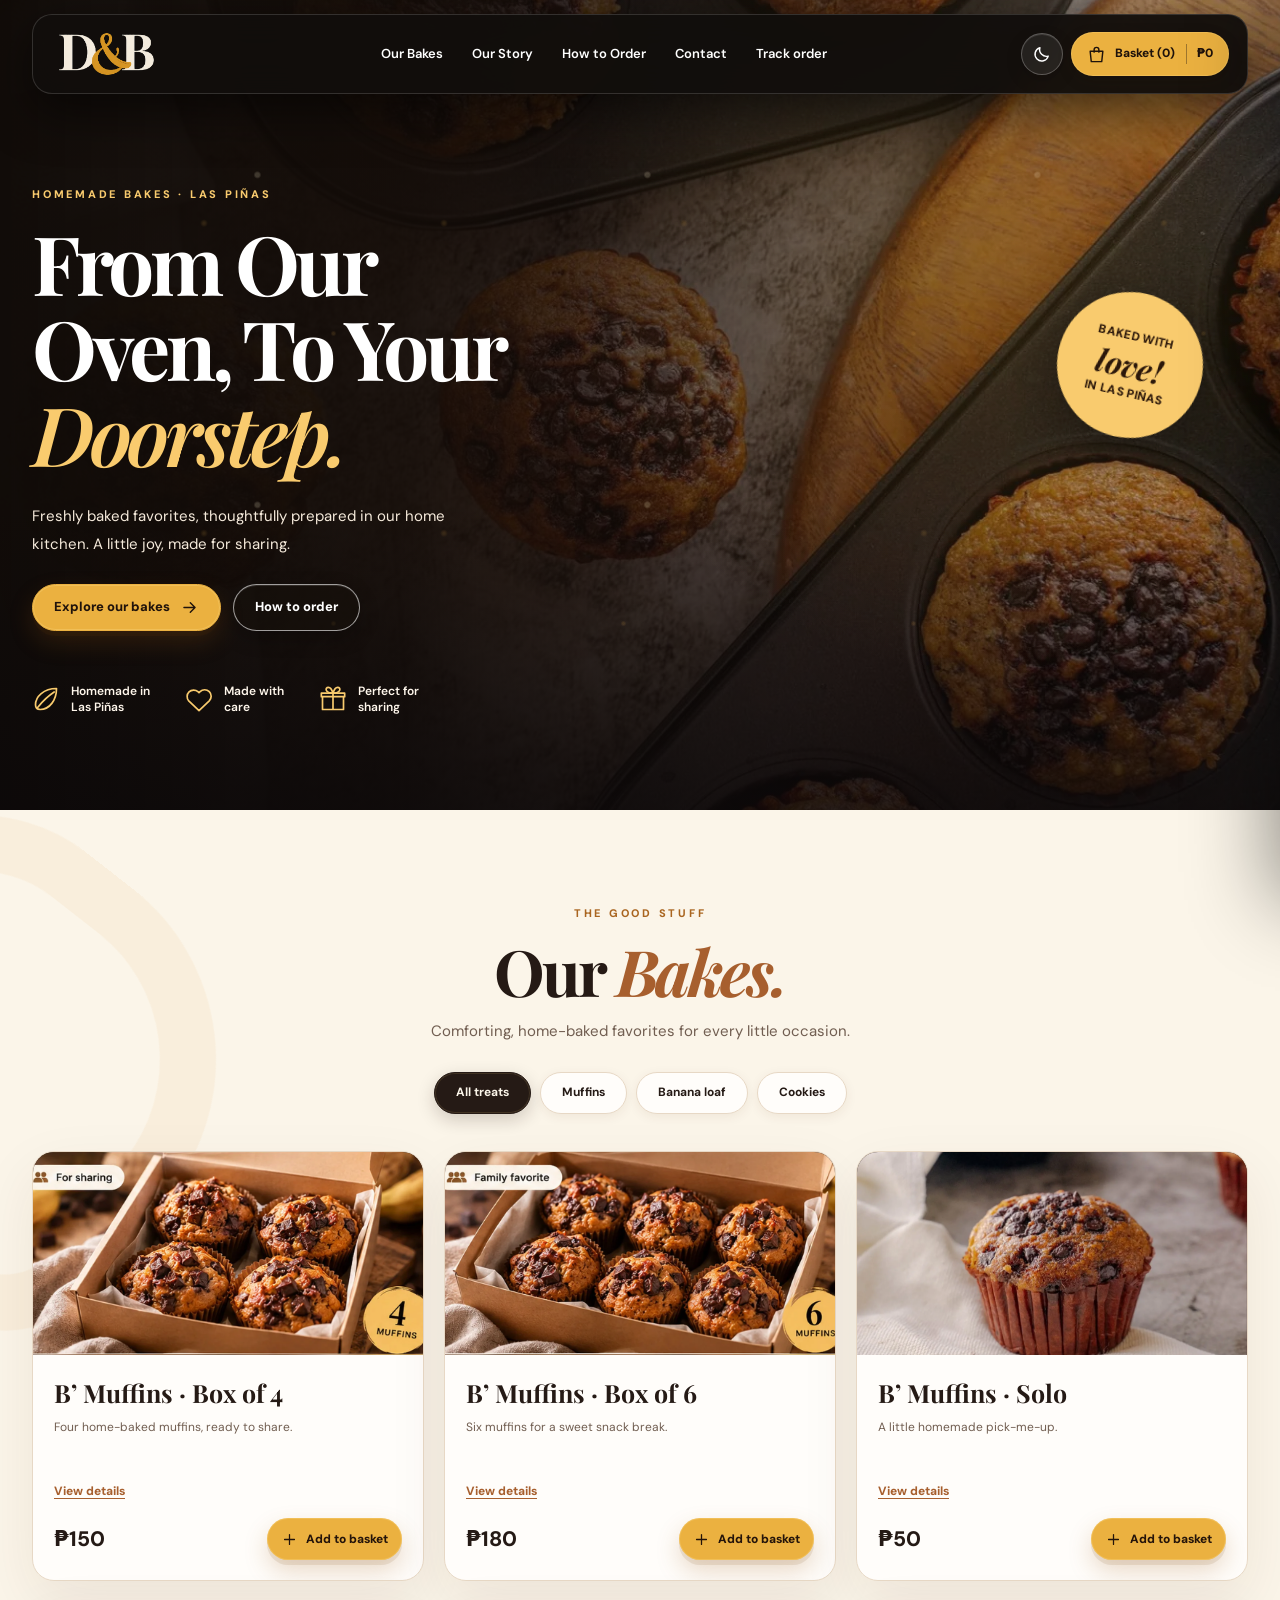
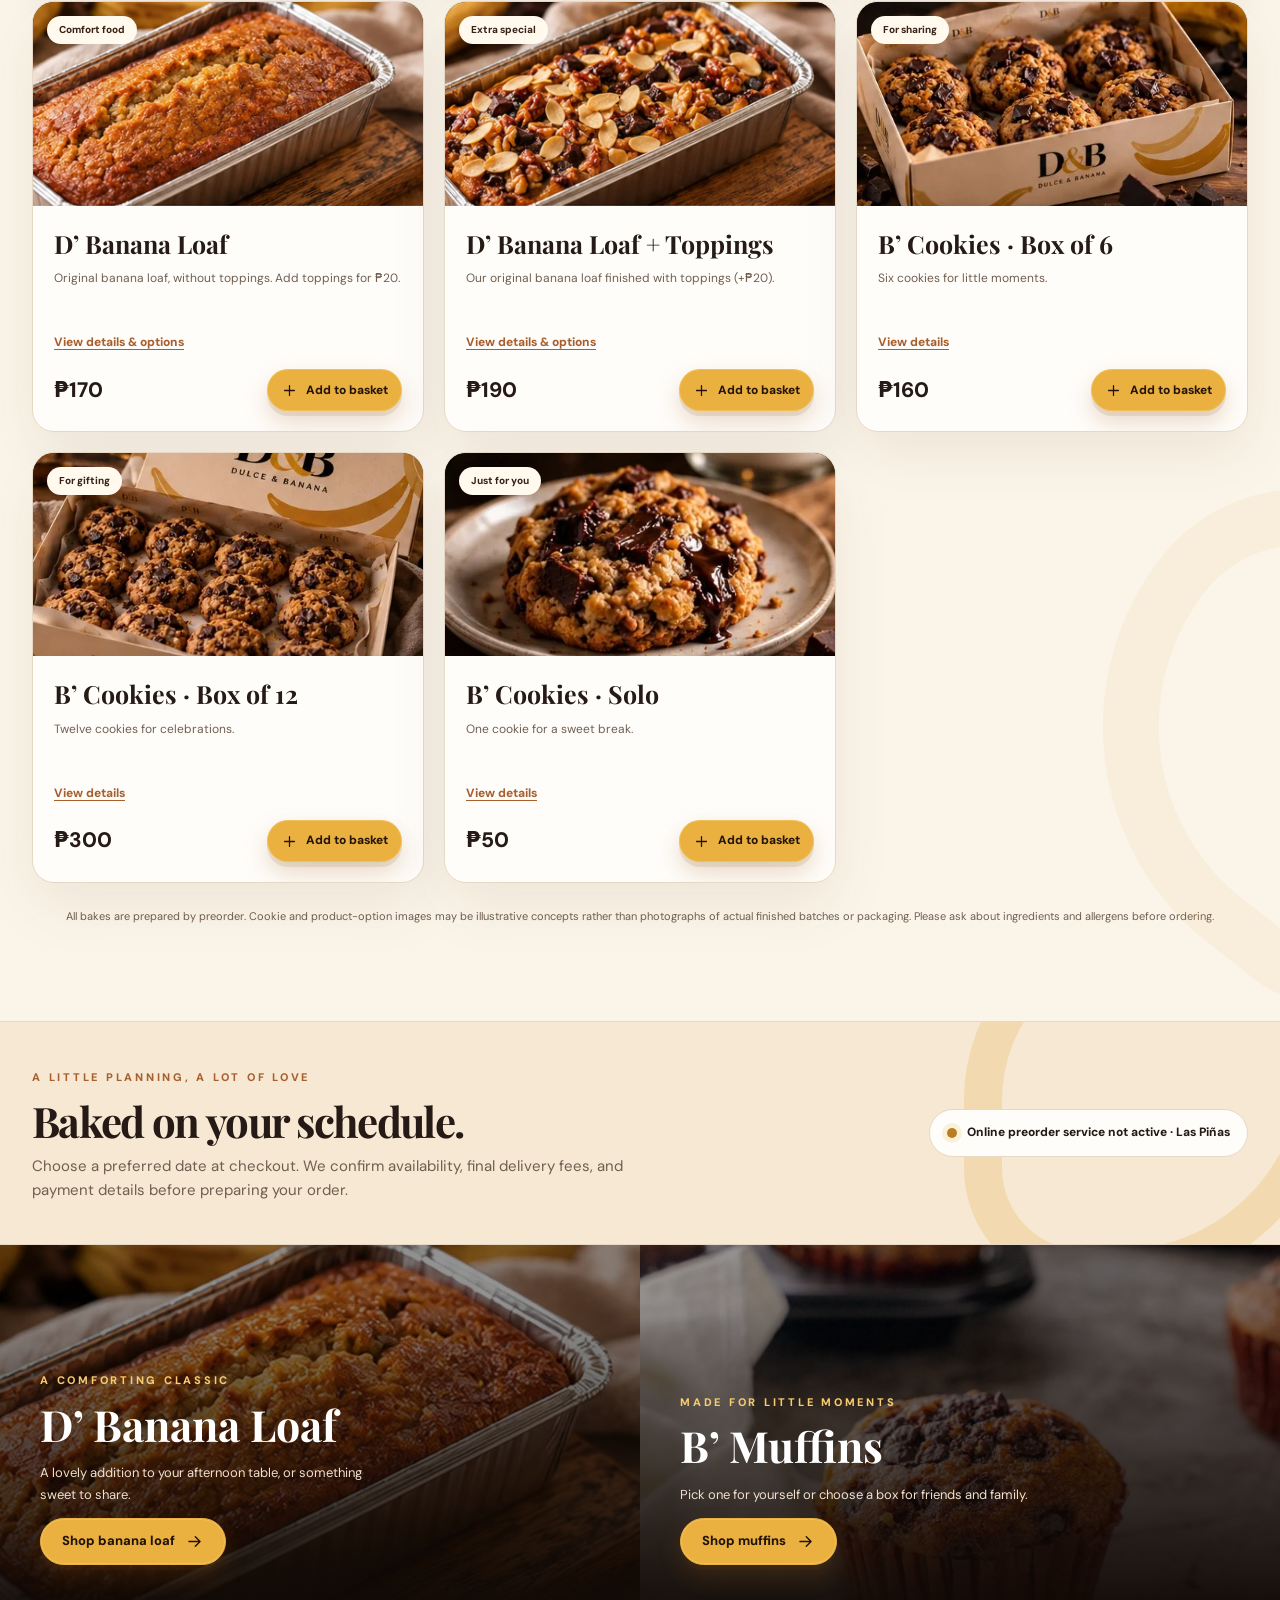
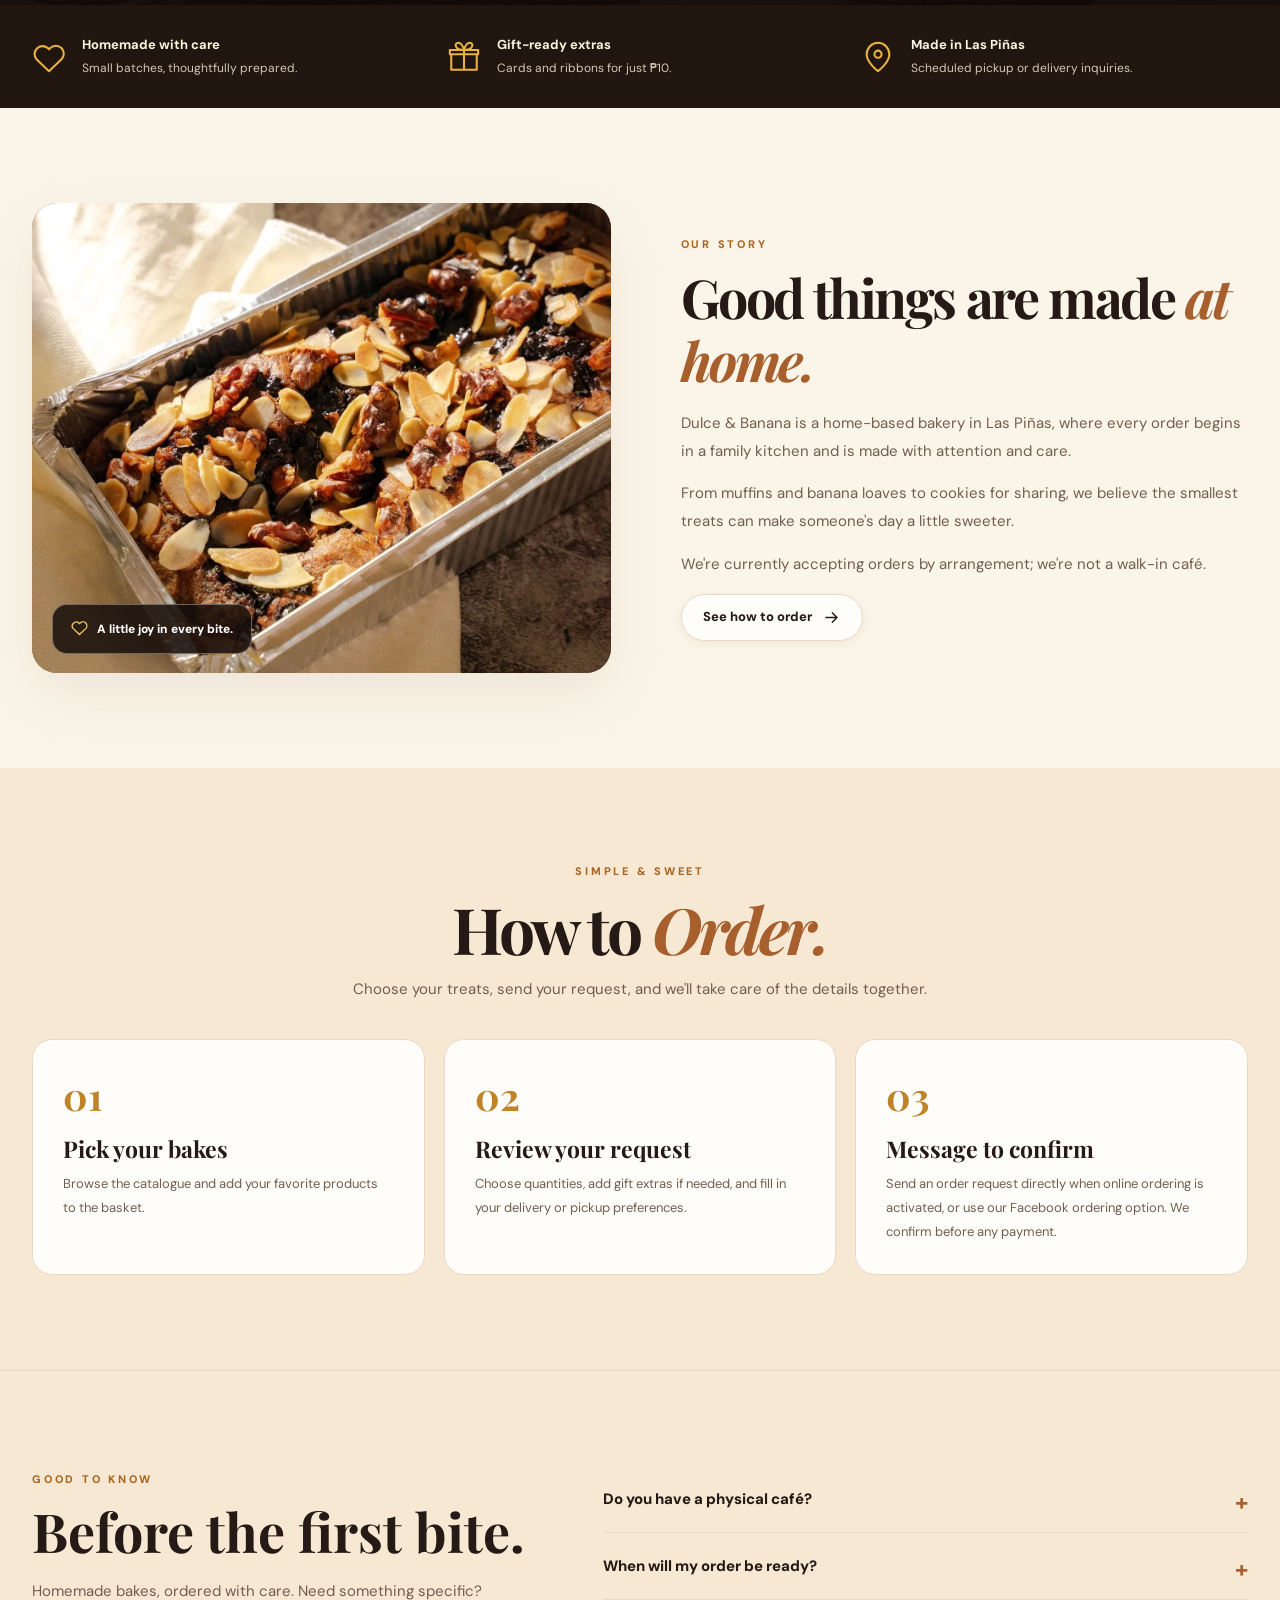
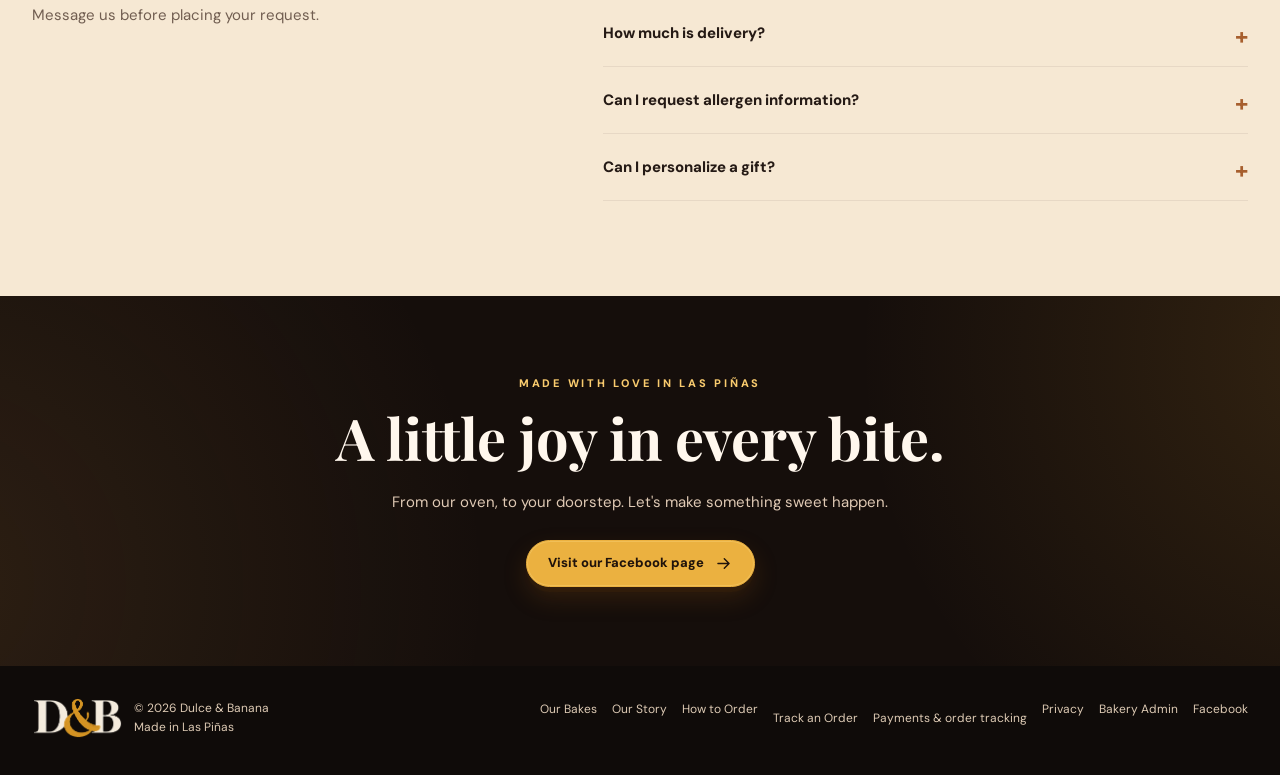
==== commit 32677fd0: "Add files via upload" ====
--- a/index.html
+++ b/index.html
@@ -99,39 +99,40 @@
 <div class="checkout-intro"><span class="step-kicker">STEP 03 / FINAL CHECK</span><h3>Review your preorder.</h3><p>Check everything before sending your request.</p></div>
 <div class="review-lines" id="reviewItems"></div>
 <div class="review-details" id="reviewDetails"></div>
-<div class="totals"><div><span>Bakes subtotal</span><strong id="itemsSubtotal">₱0</strong></div><div><span>Gift extras</span><strong id="extrasTotal">₱0</strong></div><div><span>Delivery estimate</span><strong id="deliveryFeeDisplay">Awaiting Lalamove quote</strong></div><div class="total-row"><span>Estimated total / subtotal</span><span id="grandTotal">₱0</span></div></div><p class="notice">This is a preorder request, not a payment. Lalamove provides an indicative quote only; the bakery verifies the final delivery charge before payment.</p><div class="captcha-slot" id="captchaMount"></div><p class="direct-order-notice" id="directOrderNotice">We are connecting the online order receiver. Orders cannot be submitted yet; no payment is requested.</p><button class="btn btn-gold btn-full" id="checkoutButton" type="submit" disabled>Online ordering unavailable <svg class="ico"><use href="#i-arrow"></use></svg></button><p aria-live="polite" class="status" id="checkoutStatus" role="status"></p><button class="btn btn-soft btn-full checkout-back" id="backToDetails" type="button">Edit details</button></div>
+<div class="totals"><div><span>Bakes subtotal</span><strong id="itemsSubtotal">₱0</strong></div><div><span>Gift extras</span><strong id="extrasTotal">₱0</strong></div><div><span>Delivery estimate</span><strong id="deliveryFeeDisplay">Awaiting Lalamove quote</strong></div><div class="total-row"><span>Estimated total / subtotal</span><span id="grandTotal">₱0</span></div></div><div class="db-checkout-payment-preview" aria-label="Payment information"><div class="db-checkout-payment-title"><span class="db-kicker">PAYMENT METHODS</span><strong>Payment after order approval.</strong><p>First, place your preorder. Once we confirm the baking date and final amount by SMS or email, your GCash, Maya, and MariBank QR codes will appear when you track the approved order.</p></div><div class="db-checkout-logos" aria-label="Payment methods available after order approval"><span class="db-wallet-logo gcash">GCash</span><span class="db-wallet-logo maya">Maya</span><span class="db-wallet-logo mari">MariBank</span></div><div class="db-checkout-payment-foot"><svg aria-hidden="true" class="ico"><use href="#i-check"></use></svg><span>QR codes open in Order Tracking after approval · Payments are verified manually</span></div></div><p class="notice">Prices are shown before payment. Delivery estimates are indicative; your final delivery charge is confirmed before you send money.</p><div class="captcha-slot" id="captchaMount" aria-label="Order security verification"></div><p class="db-captcha-help" id="captchaHelp" role="status">A security check will appear here before you place your preorder.</p><p class="direct-order-notice" id="directOrderNotice">We are connecting the online order receiver. Orders cannot be submitted yet; no payment is requested.</p><button class="btn btn-gold btn-full" id="checkoutButton" type="submit" disabled>Online ordering unavailable <svg class="ico"><use href="#i-arrow"></use></svg></button><p aria-live="polite" class="status" id="checkoutStatus" role="status"></p><button class="btn btn-soft btn-full checkout-back" id="backToDetails" type="button">Edit details</button></div>
 <div aria-live="polite" class="checkout-success" hidden="" id="checkoutSuccess" role="status">
 <div class="success-icon"><svg class="ico"><use href="#i-check"></use></svg></div>
 <span class="step-kicker">REQUEST RECEIVED</span>
 <h3>Your treats are on the way to being planned.</h3>
 <p id="successMessage">Your preorder is awaiting bakery confirmation.</p>
 <div class="confirmation-reference"><span>Your order reference</span><strong id="successReference"></strong></div>
-<p>Save this reference. No payment has been made, and we'll confirm availability and the final amount first.</p>
-<button class="btn btn-soft btn-full" hidden="" id="afterOrderTracking" type="button">Track this order &amp; payment status <svg aria-hidden="true" class="ico"><use href="#i-arrow"></use></svg></button><button class="btn btn-soft btn-full" id="startAnotherOrder" type="button">Shop more bakes</button></div>
+<p>Save this reference. We’ll review your order and contact you by <strong>text message or email</strong> to confirm your baking date, pickup/delivery arrangements, and exact payable total. This message will be sent personally by the bakery.</p>
+<div class="db-success-pay-next"><span class="db-kicker">NEXT · QR PAYMENT</span><strong>Pay after your order is approved.</strong><div class="db-success-methods"><span class="db-wallet-logo gcash">GCash</span><span class="db-wallet-logo maya">Maya</span><span class="db-wallet-logo mari">MariBank</span></div><p>When we confirm your final amount, return here to choose a QR code, save it to your phone, and report your transfer reference. No Facebook message needed.</p></div>
+<button class="btn btn-gold btn-full" hidden="" id="afterOrderTracking" type="button">Check confirmation &amp; pay by QR <svg aria-hidden="true" class="ico"><use href="#i-arrow"></use></svg></button><button class="btn btn-soft btn-full" id="startAnotherOrder" type="button">Shop more bakes</button></div>
 </section></form></div></aside>
 <section aria-hidden="true" aria-labelledby="productTitle" aria-modal="true" class="modal" id="productModal" role="dialog"><div class="modal-shade" data-close-modal=""></div><div class="modal-panel product-modal-panel"><button aria-label="Close details" class="modal-x" data-close-modal="" type="button"><svg class="ico"><use href="#i-x"></use></svg></button><div class="product-modal-layout"><div class="modal-photo"><img alt="" id="productModalImg" loading="lazy"/></div><div class="modal-product-text"><div class="eyebrow">Made at home</div><h2 class="serif" id="productTitle"></h2><div class="modal-price" id="productModalPrice"></div><p id="productModalDescription"></p><div class="ingredient-note"><svg class="ico"><use href="#i-heart"></use></svg> For ingredients, shelf life, and allergens, please contact the bakery before ordering.</div><label class="gift-option" hidden="" id="toppingsWrap"><input id="toppingsCheck" type="checkbox"><span><strong>Add loaf toppings (+₱20)</strong><small>Make it extra special</small></span></input></label><div class="modal-qty"><span>Quantity</span><button aria-label="Decrease quantity" id="productMinus" type="button">−</button><strong id="productQty">1</strong><button aria-label="Increase quantity" id="productPlus" type="button">+</button></div><button class="btn btn-gold btn-full" id="modalAdd" type="button">Add to basket</button><p class="photo-disclosure" id="photoDisclosure"></p></div></div></div></section>
 <section aria-hidden="true" aria-labelledby="trackingTitle" aria-modal="true" class="modal" id="trackingModal" role="dialog"><div class="modal-shade" data-close-modal=""></div><div class="modal-panel tracking-panel"><button aria-label="Close tracking" class="modal-x" data-close-modal="" type="button"><svg class="ico"><use href="#i-x"></use></svg></button><span class="eyebrow">Check in on your treats</span><h2 class="serif" id="trackingTitle">Track your preorder.</h2><p>For preorders submitted on Dulce &amp; Banana, enter the reference and mobile number from your confirmation to view your order status.</p><form id="trackingForm"><label for="trackingRef">Order reference</label><input id="trackingRef" maxlength="32" placeholder="DB-XXXXXXXX" required=""><label for="trackingPhone">Mobile number</label><input id="trackingPhone" pattern="(?:\+63|0)9[0-9]{9}" placeholder="09XXXXXXXXX" required="" type="tel"><button class="btn btn-gold btn-full" type="submit">Check order</button></input></input></form><div class="tracking-result" id="trackingResult" role="status"></div><section aria-labelledby="dbPaymentTitle" class="db-payment-panel" hidden="" id="paymentMethods">
-<div class="db-payment-head"><span class="db-payment-eyebrow">Pay securely after confirmation</span><h3 id="dbPaymentTitle">Pay for a confirmed order.</h3><p>Your order must be approved and a final amount confirmed before paying. The bakery currently accepts approved manual transfers through GCash, Maya and MariBank. Transfer details are checked by staff.</p></div>
+<div class="db-payment-head"><span class="db-payment-eyebrow">DULCE &amp; BANANA · SECURE MANUAL TRANSFER</span><h3 id="dbPaymentTitle">A little joy is on its way.</h3><p>Choose how you'd like to pay. Your preorder must be approved and your exact total confirmed before sending payment. We personally verify every transfer.</p></div><div class="db-payment-amount"><div><span class="db-kicker">CONFIRMED AMOUNT TO PAY</span><strong id="dbPaymentConfirmedTotal">—</strong></div><span class="db-manual-badge"><svg aria-hidden="true" class="ico"><use href="#i-check"></use></svg> Verified by bakery staff</span></div>
 <div class="db-paymongo-feature" hidden><div class="db-paymongo-icon"><svg aria-hidden="true" class="ico"><use href="#i-bag"></use></svg></div><div><strong>Online payment link (not currently offered)</strong><p>This option is paused while the bakery sets up merchant payment acceptance. Use a confirmed manual payment method instead.</p><button class="db-paymongo-track" id="openPaymentTracking" type="button">Track order &amp; get payment link <svg aria-hidden="true" class="ico"><use href="#i-arrow"></use></svg></button><small>Available only after the bakery approves your order and issues its payment link.</small></div></div>
-<div class="db-qr-backup-head"><strong>Pay after confirmation: GCash / Maya / MariBank</strong><p>Once your order is approved, scan or save one of the verified recipient QRs. The bakery confirms receipt directly in its wallet or bank before marking the order paid.</p></div>
-<label class="db-payment-confirm"><input id="dbPaymentConfirmed" type="checkbox"/><span>I have received an order confirmation and final amount from Dulce &amp; Banana.</span></label>
+<div class="db-qr-backup-head"><strong>01 · Choose your payment method</strong><p>The QR codes below are the bakery-approved receiving accounts. Always check the recipient shown in your wallet before transferring.</p></div>
+<label class="db-payment-confirm"><input id="dbPaymentConfirmed" type="checkbox"/><span><strong>I have received my approved total.</strong><small>The bakery confirmed my order by text or email and I am ready to pay this exact amount.</small></span></label>
 <div hidden="" id="dbPaymentDetails">
-<p class="db-pay-intro">Choose your preferred transfer method. Check the recipient details in your banking app before confirming the transfer.</p>
+<p class="db-pay-intro">Pick a wallet below, scan the code from another device or save the image to pay on this phone. Check the recipient details before sending.</p>
 <div aria-label="Choose transfer method" class="db-payment-tabs" role="group">
-<button aria-pressed="true" class="db-pay-tab active" data-paymethod="gcash" type="button">GCash</button>
-<button aria-pressed="false" class="db-pay-tab" data-paymethod="maya" type="button">Maya</button>
-<button aria-pressed="false" class="db-pay-tab" data-paymethod="maribank" type="button">MariBank</button>
+<button aria-pressed="true" class="db-pay-tab active" data-paymethod="gcash" type="button"><span class="db-paymark gcash">G</span><span>GCash</span></button>
+<button aria-pressed="false" class="db-pay-tab" data-paymethod="maya" type="button"><span class="db-paymark maya">m</span><span>Maya</span></button>
+<button aria-pressed="false" class="db-pay-tab" data-paymethod="maribank" type="button"><span class="db-paymark mari">M</span><span>MariBank</span></button>
 </div>
-<div class="db-payment-qr" id="dbPayQrCard"><img alt="GCash InstaPay recipient QR code provided by Dulce and Banana" id="dbPaymentQr" loading="lazy" src="assets/payment-gcash.png"/><a class="db-download-qr" download="Dulce-and-Banana-GCash-QR.png" href="assets/payment-gcash.png" id="dbDownloadQr">Save QR to your phone <svg aria-hidden="true" class="ico"><use href="#i-arrow"></use></svg></a></div>
+<div class="db-payment-qr" id="dbPayQrCard"><div class="db-qr-top"><span class="db-qr-tag">SCAN TO TRANSFER</span><strong id="dbQrMethodTitle">GCash</strong></div><img alt="GCash InstaPay recipient QR code provided by Dulce and Banana" id="dbPaymentQr" loading="lazy" src="assets/payment-gcash-qr.png"/><a class="db-download-qr" download="Dulce-and-Banana-GCash-QR.png" href="assets/payment-gcash.png" id="dbDownloadQr"><svg aria-hidden="true" class="ico"><use href="#i-arrow"></use></svg> Save payment QR to your phone</a></div>
 <div class="db-pay-help">The QR is for a <strong>manual bank or wallet transfer</strong>, not an automatic payment gateway. On the same phone, save the image and import it into your wallet app if supported. The bakery must separately verify funds received.</div>
-<div class="db-payment-report">
-<h4>Already sent a transfer?</h4><p>Enter your transfer reference here, without leaving this website. We will mark it <strong>Awaiting verification</strong> until the bakery checks the actual funds received.</p>
-<label for="dbPayOrderRef">Confirmed order reference (if provided)</label><input autocomplete="off" id="dbPayOrderRef" maxlength="48" placeholder="DB-... or Facebook confirmation" type="text"/>
+<div class="db-payment-report"><span class="db-kicker">02 · LET US KNOW WHEN YOU'VE SENT IT</span>
+<h4>Already made your transfer?</h4><p>Enter the reference on your payment receipt. We'll review it against the actual receiving account and then send your order confirmation personally by <strong>SMS or email</strong>.</p>
+<label for="dbPayOrderRef">Your confirmed Dulce &amp; Banana order reference</label><input autocomplete="off" id="dbPayOrderRef" maxlength="48" placeholder="DB-XXXXXXXX" type="text"/>
 <label for="dbPayAmount">Amount sent (₱)</label><input id="dbPayAmount" inputmode="decimal" min="0.01" placeholder="Final amount actually sent" step="0.01" type="number"/>
 <label for="dbPayTransferRef">Bank / wallet transaction reference</label><input autocomplete="off" id="dbPayTransferRef" maxlength="100" placeholder="From your payment receipt" type="text"/>
 <div class="delivery-quote-captcha" id="paymentReportCaptcha"></div><button class="btn btn-gold btn-full" id="dbCopyPaymentReport" type="button">Report transfer on this website <svg aria-hidden="true" class="ico"><use href="#i-copy"></use></svg></button>
 <a class="btn btn-soft btn-full" hidden href="https://www.facebook.com/share/19aByiSkb9/" id="dbReportPaymentFB" rel="noopener noreferrer" target="_blank">Contact bakery if needed <svg aria-hidden="true" class="ico"><use href="#i-arrow"></use></svg></a>
-<p aria-live="polite" class="db-pay-status" id="dbPaymentReportStatus" role="status"></p>
+<p aria-live="polite" class="db-pay-status" id="dbPaymentReportStatus" role="status"></p><div class="db-pay-next-steps"><svg class="ico" aria-hidden="true"><use href="#i-check"></use></svg><div><strong>What happens next?</strong><span>Your payment status stays <b>Awaiting verification</b> until the bakery confirms the received funds. Your sister will then text or email you about the order.</span></div></div>
 </div>
 </div>
 </section><p class="tracking-security-note">Only pay after Dulce &amp; Banana confirms your order and displays its final amount. Do not use screenshots as proof of completed payment.</p></div></section>
--- a/styles.css
+++ b/styles.css
@@ -560,3 +560,75 @@
 @media (prefers-reduced-motion:reduce){.delivery-map-actions button{transition:none!important}}
 
 .delivery-quote-section[hidden], .delivery-map[hidden], .db-paymongo-feature[hidden], #dbReportPaymentFB[hidden]{display:none!important;}
+
+/* V6.7 · QR-first payment experience, without pretending to verify funds. */
+.db-kicker{display:block;font-size:10px!important;letter-spacing:.16em;font-weight:900;text-transform:uppercase;color:var(--highlight)}
+.db-checkout-payment-preview{border:1px solid #dcb87c77;border-radius:18px;background:linear-gradient(145deg,var(--panel),var(--card));padding:18px;margin:16px 0;box-shadow:0 12px 34px #5c381015;overflow:hidden}
+.db-checkout-payment-title strong{display:block;font:700 21px/1.35 'Playfair Display',Georgia,serif;margin:8px 0}
+.db-checkout-payment-title p,.db-success-pay-next p{font-size:12px;line-height:1.7;color:var(--muted);margin:6px 0 13px}
+.db-checkout-logos,.db-success-methods{display:flex;gap:7px;flex-wrap:wrap}
+.db-wallet-logo{display:inline-flex;align-items:center;justify-content:center;border-radius:999px;min-height:32px;padding:6px 14px;background:#fff;font-size:12px;font-weight:900;border:1px solid #e8dfd4;color:#251a11;letter-spacing:-.02em}
+.db-wallet-logo.gcash{color:#075fe0}.db-wallet-logo.maya{color:#069c5c}.db-wallet-logo.mari{color:#d96408}
+.db-checkout-payment-foot{display:flex;align-items:center;gap:8px;border-top:1px solid var(--stroke);margin-top:15px;padding-top:12px;color:var(--muted);font-size:11px;line-height:1.5}
+.db-checkout-payment-foot .ico{width:17px;height:17px;color:var(--highlight);flex:none}
+.db-success-pay-next{text-align:left;background:var(--panel);border:1px solid var(--stroke);padding:17px;border-radius:17px;margin:16px 0}
+.db-success-pay-next strong{font:700 20px/1.35 'Playfair Display',Georgia,serif;display:block;margin:8px 0}
+.db-success-methods{margin:10px 0}
+.db-payment-panel{padding:20px;box-shadow:0 18px 50px #27130816;border-radius:22px}
+.db-payment-head h3{font-size:28px}
+.db-payment-amount{display:flex;gap:10px;justify-content:space-between;align-items:center;margin:16px 0;padding:16px;border-radius:17px;background:linear-gradient(120deg,#322116,#49301b);color:#fff;box-shadow:0 11px 27px #2f1d1833}
+.db-payment-amount strong{display:block;color:#f2b83f;font:800 30px/1.2 'DM Sans',sans-serif;margin-top:6px}
+.db-payment-amount .db-kicker{color:#f8d69b}
+.db-manual-badge{border:1px solid #ffffff4c;border-radius:100px;padding:8px 10px;font-size:10px;line-height:1.4;max-width:130px;display:flex;gap:6px;align-items:center;color:#fff3db}
+.db-manual-badge .ico{width:15px;height:15px;flex:none;color:#efb33b}
+.db-payment-tabs{gap:8px}
+.db-pay-tab{display:flex;align-items:center;justify-content:center;gap:7px;min-height:57px;border-radius:14px;box-shadow:0 3px 10px #251c1110}
+.db-pay-tab.active{box-shadow:0 0 0 2px #d7a237,0 13px 28px #b5823070}
+.db-paymark{display:grid;place-items:center;width:28px;height:28px;border-radius:9px;color:#fff;background:#075fe0;font-size:16px;font-weight:900}
+.db-paymark.maya{background:#04a65c}.db-paymark.mari{background:#db650c;font-size:14px}
+.db-qr-top{display:flex;align-items:center;justify-content:space-between;gap:8px;padding:7px 6px 13px;color:#2e2116}
+.db-qr-tag{font-size:10px;font-weight:900;letter-spacing:.1em;color:#806142}
+.db-qr-top strong{font-weight:900;font-size:14px}
+.db-payment-qr{padding:12px 13px 16px;background:#fff;border-radius:17px;box-shadow:0 12px 30px #27130812}
+.db-payment-qr img{width:100%;max-width:340px;max-height:395px;height:auto;object-fit:contain;margin:0 auto;border-radius:11px;border:1px solid #eee}
+.db-download-qr{display:flex;align-items:center;justify-content:center;gap:8px;min-height:49px;margin-top:14px;padding:11px 13px;border-radius:99px;background:#f2b843;color:#21160b!important;font-size:12px;font-weight:900;text-decoration:none;box-shadow:0 6px 16px #9d652633}
+.db-download-qr .ico{width:17px;height:17px}
+.db-download-qr:hover{background:#ffc958;box-shadow:0 10px 28px #9d652655;transform:translateY(-1px)}
+.db-payment-confirm{border:1px solid #ddae62;background:linear-gradient(145deg,var(--card),var(--panel));padding:14px}
+.db-payment-confirm strong{display:block;margin-bottom:4px}.db-payment-confirm small{display:block;color:var(--muted);line-height:1.5;font-size:11px}
+.db-qr-backup-head strong{font-size:14px}
+.db-payment-report{margin-top:19px;padding-top:17px}
+.db-payment-report h4{font:700 23px/1.25 'Playfair Display',Georgia,serif;margin:8px 0}
+.db-payment-report label{font-size:12px}
+.db-pay-next-steps{display:flex;gap:10px;margin-top:15px;padding:13px;border:1px solid var(--stroke);border-radius:14px;background:var(--card)}
+.db-pay-next-steps .ico{color:var(--highlight);width:19px;height:19px;flex:none;margin-top:2px}
+.db-pay-next-steps strong{display:block;font-size:12px;margin-bottom:4px}
+.db-pay-next-steps span{display:block;font-size:11px;color:var(--muted);line-height:1.6}
+.tracking-panel{max-width:620px}
+.db-payment-confirm label{cursor:pointer}
+@media(max-width:500px){.db-payment-panel{padding:14px 12px}.db-payment-tabs{gap:6px}.db-pay-tab{flex-direction:column;gap:5px;font-size:11px;min-height:73px}.db-paymark{width:24px;height:24px;font-size:14px}.db-payment-amount{flex-direction:column;align-items:flex-start}.db-manual-badge{max-width:none}.db-payment-qr img{max-height:340px}.db-checkout-payment-preview{padding:15px}}
+@media(prefers-reduced-motion:reduce){.db-download-qr,.db-pay-tab{transition:none!important}}
+
+/* V6.9 — refined persistent basket: retain depth, remove wandering light sweep.
+   This is deliberately specific to the basket; other gold buttons keep their hover polish. */
+.basket-button::before,
+.basket-button:hover::before,
+.basket-button:focus-visible::before {
+  content: none !important;
+  display: none !important;
+}
+.basket-button {
+  box-shadow: 0 5px 14px rgba(24, 15, 7, .24),
+              0 0 0 1px rgba(255, 225, 148, .22) inset;
+}
+@media (hover: hover) and (pointer: fine) {
+  .basket-button:hover:not(:disabled) {
+    box-shadow: 0 8px 19px rgba(24, 15, 7, .28),
+                0 0 0 1px rgba(255, 235, 186, .36) inset;
+  }
+}
+
+/* V7.0: visible verification feedback and stable payment information */
+.db-captcha-help{margin:8px 0 14px;font-size:12px;line-height:1.5;color:var(--muted,#6b5c50)}
+.captcha-slot{min-height:58px;position:relative;overflow:visible;}
+.db-checkout-payment-preview .db-checkout-logos{pointer-events:none;}
